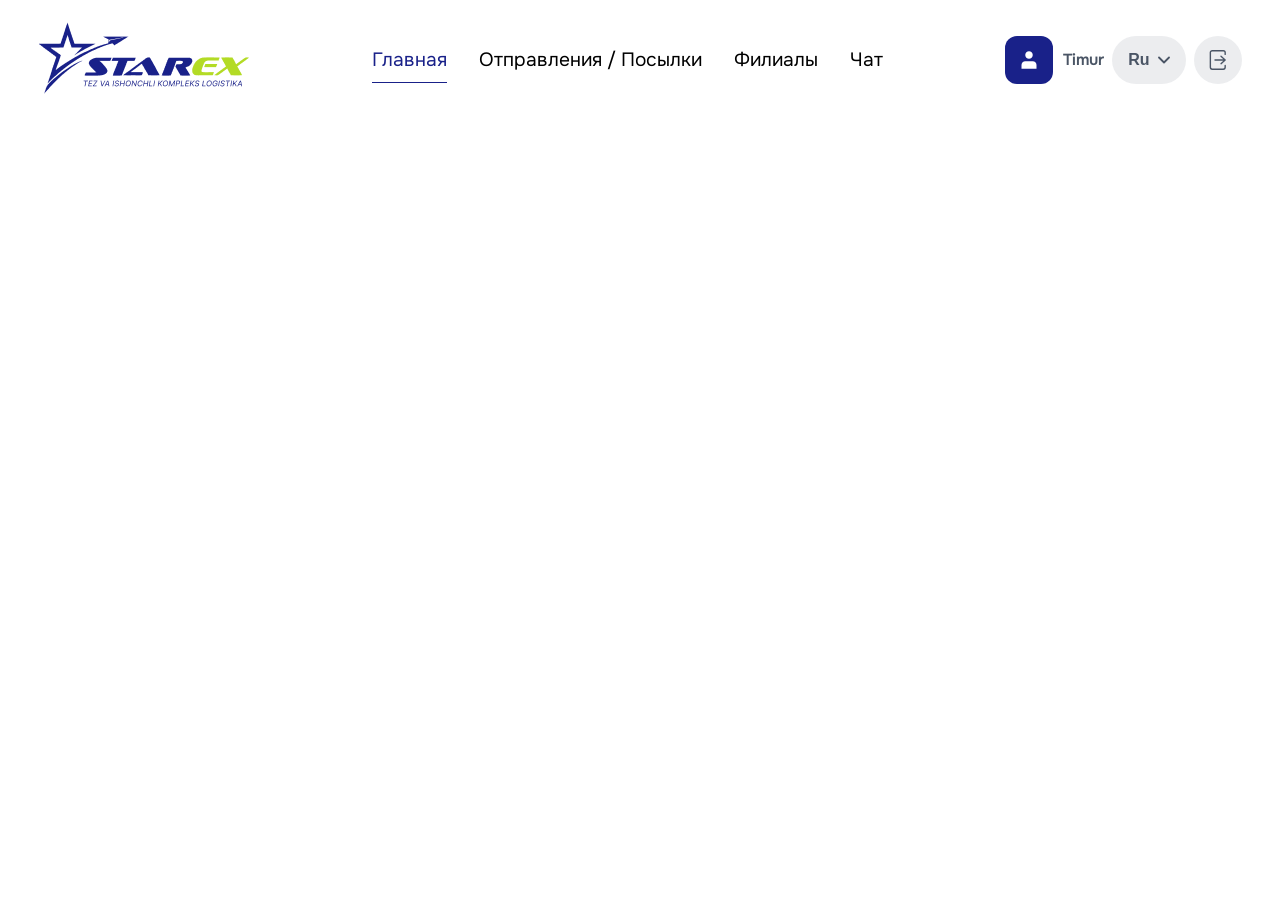
==== index.html @ cb6e2d73 "home start" ====
<!doctype html>
<html lang="en">
  <head>
    <meta charset="UTF-8" />
    <meta name="viewport" content="width=device-width, initial-scale=1.0" />
    <title>Home</title>
    <link rel="stylesheet" href="/assets/css/main.css" />
    <link rel="stylesheet" href="/assets/css/responsive.css" />
  </head>
  <body>
    <header>
      <div class="container">
        <div class="nav">
          <div class="logo-wrapper">
            <img src="/assets/images/Logo.png" alt="image" />
          </div>

          <div class="nav-menu-wrapper">
            <ul>
              <li>
                <a href="/index.html" class="active">Главная</a>
              </li>
              <li>
                <a href="/assets/pages/send.html">Отправления / Посылки</a>
              </li>
              <li>
                <a href="/assets/pages/filials.html">Филиалы</a>
              </li>
              <li>
                <a href="/assets/pages/chat.html">Чат</a>
              </li>
            </ul>
          </div>

          <div class="right-nav-menu-wrapper">
            <div class="profile-wrapper">
              <div class="user-icon">
                <img src="/assets/images/home/user.svg" alt="image" />
              </div>
              <a href="/assets/pages/profile.html">Timur</a>
            </div>

            <div class="language-wrapper">
              <div class="lang-dropdown" id="langDropdown">
                <button
                  class="lang-btn"
                  aria-haspopup="listbox"
                  aria-expanded="false"
                >
                  <span class="lang-current">Ru</span>
                  <svg
                    class="lang-arrow"
                    width="12"
                    height="8"
                    viewBox="0 0 12 8"
                    fill="none"
                    xmlns="http://www.w3.org/2000/svg"
                  >
                    <path
                      d="M1 1.5L6 6.5L11 1.5"
                      stroke="currentColor"
                      stroke-width="1.8"
                      stroke-linecap="round"
                      stroke-linejoin="round"
                    />
                  </svg>
                </button>
                <ul class="lang-menu" role="listbox">
                  <li class="lang-option active" data-value="Ru" role="option">
                    Ru
                  </li>
                  <li class="lang-option" data-value="En" role="option">En</li>
                  <li class="lang-option" data-value="Uz" role="option">Uz</li>
                </ul>
              </div>
            </div>

            <button class="exit-wrapper">
              <img src="/assets/images/home/exit.svg" alt="image" />
            </button>
          </div>
        </div>
      </div>
    </header>

    <script src="/assets/js/main.js"></script>
  </body>
</html>
---- assets/css/main.css ----
/* FONT ONEST */
@font-face {
  font-family: "Onest";
  src: url("/assets/font/Onest-Regular.ttf") format("truetype");
  font-weight: 400;
  font-style: normal;
  font-display: swap;
}
@font-face {
  font-family: "Onest";
  src: url("/assets/font/Onest-Medium.ttf") format("truetype");
  font-weight: 500;
  font-style: normal;
  font-display: swap;
}
@font-face {
  font-family: "Onest";
  src: url("/assets/font/Onest-SemiBold.ttf") format("truetype");
  font-weight: 600;
  font-style: normal;
  font-display: swap;
}
@font-face {
  font-family: "Onest";
  src: url("/assets/font/Onest-Bold.ttf") format("truetype");
  font-weight: 700;
  font-style: normal;
  font-display: swap;
}
@font-face {
  font-family: "Onest";
  src: url("/assets/font/Onest-ExtraBold.ttf") format("truetype");
  font-weight: 800;
  font-style: normal;
  font-display: swap;
}
@font-face {
  font-family: "Onest";
  src: url("/assets/font/Onest-Black.ttf") format("truetype");
  font-weight: 900;
  font-style: normal;
  font-display: swap;
}

/* ROOT */
:root {
  /* colors */
  --white: #ffffff;
  --black: #000000;
  --blue: #192189;
  --grey: #6a7282;
  --green: #b3db25;
  --main-bg: #f2f2f2;
  --red: #ce2525;
  --white-grey: #4a5565;
  --button-bg: rgba(74, 85, 101, 0.1);

  /* font sizes */
  --fs-sm-sm: clamp(14px, 0.9vw, 14px);
  --fs-sm: clamp(16px, 1vw, 16px);
  --fs-sm-md: clamp(16px, 1.5vw, 20px);
  --fs-md: clamp(16px, 1.5vw, 24px);
  --fs-lg: clamp(24px, 2vw, 32px);
  --fs-xl: clamp(36px, 3vw, 48px);

  /* border radius */
  --br-sm: 12px;
  --br-sm-md: 16px;
  --br-md: 20px;
  --br-sm-lg: 24px;
  --br-lg: 32px;

  /* font family */
  --ff-primary: "Onest", sans-serif;
}

/* RESET */
*,
*::after,
*::before {
  box-sizing: border-box;
}
* {
  padding: 0;
  margin: 0;
}
img {
  width: 100%;
}
a {
  text-decoration: none;
}
ul {
  margin: 0;
  padding: 0;
}
li {
  list-style: none;
}
button {
  cursor: pointer;
}
p {
  margin: 0;
}
::placeholder {
  color: unset;
}
html {
  scroll-behavior: smooth;
}

body {
  font-family: var(--ff-primary);
  display: flex;
  flex-direction: column;
  min-height: 100vh;
}
.container {
  width: 100%;
  max-width: 1920px;
  margin: 0 auto;
  padding: 0 clamp(20px, 3vw, 50px);
}
/* ====================================================================== */
/* language dropdown start */
.lang-dropdown {
  position: relative;
  display: inline-block;
}

.lang-btn {
  display: flex;
  align-items: center;
  gap: 8px;
  padding: 15px 16px;
  background-color: var(--button-bg);
  border: none;
  border-radius: var(--br-sm-lg);
  color: var(--white-grey);
  font-size: var(--fs-sm);
  font-weight: 600;
  cursor: pointer;
  transition:
    background-color 0.2s ease,
    transform 0.1s ease;
  outline: none;
}

.lang-btn:hover {
  background-color: #d3d3d3;
}

.lang-arrow {
  color: var(--white-grey);
  transition: transform 0.2s ease;
}

.lang-dropdown.open .lang-arrow {
  transform: rotate(180deg);
}

.lang-menu {
  position: absolute;
  top: calc(100% + 5px);
  left: 0;
  min-width: 100%;
  margin: 0;
  list-style: none;
  border-radius: var(--br-sm);
  background-color: var(--button-bg);
  border-radius: var(--br-sm);
  box-shadow: 0 4px 20px rgba(0, 0, 0, 0.08);
  opacity: 0;
  visibility: hidden;
  transform: translateY(-8px);
  transition:
    opacity 0.2s ease,
    transform 0.2s ease,
    visibility 0.2s;
  z-index: 100;
}

.lang-dropdown.open .lang-menu {
  opacity: 1;
  visibility: visible;
  transform: translateY(0);
}

.lang-option {
  padding: 8px 18px;
  font-size: var(--fs-sm);
  border-radius: var(--br-sm);
  font-weight: 500;
  color: var(--white-grey);
  cursor: pointer;
  transition: background-color 0.15s ease;
}

.lang-option:hover {
  background-color: var(--button-bg);
}

.lang-option.hidden {
  display: none;
}
/* language dropdown end */
/* ====================================================================== */
.sign-in {
  min-height: 100vh;
  display: flex;
  align-items: center;
}

.sign-in .container {
  padding: 20px;
}

.sign-in-wrapper {
  display: grid;
  grid-template-columns: 1fr 1fr;
  justify-content: center;
  gap: 20px;
  min-height: calc(100vh - 40px);
}

.sign-in-wrapper .left {
  display: flex;
  flex-direction: column;
  justify-content: space-between;
  gap: 20px;
}

.sign-in-wrapper .left .language-wrapper {
  display: flex;
  justify-content: end;
}

.sign-in-wrapper .left .form-wrapper {
  max-width: 680px;
  margin: 0 auto;
  padding: 24px;
  width: 100%;
}

.sign-in-wrapper .left .form-wrapper .form-header {
  display: flex;
  flex-direction: column;
  align-items: center;
  gap: 16px;
  margin-bottom: 32px;
}

.sign-in-wrapper .left .form-wrapper .form-header img {
  width: auto;
}

.sign-in-wrapper .left .form-wrapper .form-header h1 {
  font-size: var(--fs-lg);
  font-weight: 500;
  color: var(--black);
  line-height: 130%;
  letter-spacing: 0;
}

.sign-in-wrapper .left .form-wrapper .form-header p {
  font-size: var(--fs-sm);
  font-weight: 400;
  color: var(--white-grey);
  line-height: 130%;
  letter-spacing: 0;
}

.sign-in-wrapper .left .form-wrapper .form-body .auth-tabs {
  display: flex;
  flex-direction: column;
  gap: 32px;
}

.sign-in-wrapper .left .form-wrapper .form-body .auth-tabs .tabs-header {
  display: flex;
  gap: 4px;
  background-color: var(--button-bg);
  padding: 4px;
  border-radius: var(--br-sm);
}

.sign-in-wrapper
  .left
  .form-wrapper
  .form-body
  .auth-tabs
  .tabs-header
  .tab-btn {
  flex: 1;
  padding: 14px 16px;
  border: none;
  background: transparent;
  color: var(--grey);
  font-size: var(--fs-sm-sm);
  font-weight: 500;
  border-radius: var(--br-sm);
  transition: all 0.25s ease;
}

.sign-in-wrapper
  .left
  .form-wrapper
  .form-body
  .auth-tabs
  .tabs-header
  .tab-btn.active {
  background-color: var(--blue);
  color: var(--white);
}

.sign-in-wrapper .left .form-wrapper .form-body .auth-tabs .tab-pane {
  display: none;
}

.sign-in-wrapper .left .form-wrapper .form-body .auth-tabs .tab-pane.active {
  display: block;
  animation: fadeIn 0.3s ease;
}

.sign-in-wrapper .left .form-wrapper .form-body .auth-tabs .auth-form {
  display: flex;
  flex-direction: column;
  gap: 24px;
}

.sign-in-wrapper .left .form-wrapper .form-body .auth-tabs .input-group {
  display: flex;
  flex-direction: column;
  gap: 10px;
}

.sign-in-wrapper .left .form-wrapper .form-body .auth-tabs .input-group label {
  font-size: var(--fs-sm-sm);
  color: var(--grey);
  font-weight: 400;
  line-height: 130%;
  letter-spacing: 0;
}

.sign-in-wrapper .left .form-wrapper .form-body .auth-tabs .input-group input {
  width: 100%;
  padding: 20px 24px;
  border: 1px solid #e5e7eb;
  border-radius: var(--br-sm);
  font-size: var(--fs-sm);
  font-family: inherit;
  outline: none;
  transition: border-color 0.2s ease;
  color: var(--grey);
}

.sign-in-wrapper
  .left
  .form-wrapper
  .form-body
  .auth-tabs
  .input-group
  input:focus {
  border-color: var(--blue);
}

.sign-in-wrapper
  .left
  .form-wrapper
  .form-body
  .auth-tabs
  .input-group
  input::placeholder {
  color: var(--grey);
}

.sign-in-wrapper .left .form-wrapper .form-body .auth-tabs .submit-btn {
  width: 100%;
  padding: 20px;
  border: none;
  border-radius: var(--br-md);
  font-size: 14px;
  font-weight: 600;
  text-transform: uppercase;
  letter-spacing: 2px;
  transition:
    opacity 0.2s ease,
    background-color 0.2s ease;
}

.sign-in-wrapper .left .form-wrapper .form-body .auth-tabs .default-btn {
  background-color: var(--green);
  color: var(--blue);
}

.sign-in-wrapper .left .form-wrapper .form-body .auth-tabs .primary-btn {
  background-color: var(--green);
  color: var(--blue);
}

.sign-in-wrapper
  .left
  .form-wrapper
  .form-body
  .auth-tabs
  .submit-btn:disabled {
  background-color: var(--button-bg);
  color: rgba(25, 33, 137, 0.5);
  cursor: not-allowed;
}

@keyframes fadeIn {
  from {
    opacity: 0;
    transform: translateY(4px);
  }
  to {
    opacity: 1;
    transform: translateY(0);
  }
}

.sign-in-wrapper
  .left
  .form-wrapper
  .form-body
  .auth-tabs
  .auth-form
  .password-wrapper {
  position: relative;
  display: flex;
  align-items: center;
}

.sign-in-wrapper
  .left
  .form-wrapper
  .form-body
  .auth-tabs
  .auth-form
  .password-wrapper
  input {
  padding-right: 44px;
}

.sign-in-wrapper
  .left
  .form-wrapper
  .form-body
  .auth-tabs
  .auth-form
  .password-wrapper
  .toggle-password {
  position: absolute;
  right: 12px;
  background: none;
  border: none;
  color: var(--grey);
  display: flex;
  align-items: center;
  justify-content: center;
  padding: 4px;
}

.sign-in-wrapper
  .left
  .form-wrapper
  .form-body
  .auth-tabs
  .auth-form
  .password-wrapper
  .toggle-password
  img {
  width: 20px;
  height: 20px;
}

.sign-in-wrapper
  .left
  .form-wrapper
  .form-body
  .auth-tabs
  .auth-form
  .forgot-wrapper {
  text-align: right;
}

.sign-in-wrapper
  .left
  .form-wrapper
  .form-body
  .auth-tabs
  .auth-form
  .forgot-link {
  font-size: 12px;
  color: var(--blue);
  font-weight: 500;
}

.sign-in-wrapper
  .left
  .form-wrapper
  .form-body
  .auth-tabs
  .auth-form
  .form-footer {
  display: flex;
  justify-content: center;
  align-items: center;
  gap: 16px;
  text-align: center;
  font-size: var(--fs-sm-sm);
  color: var(--grey);
  line-height: 130%;
  letter-spacing: 0;
}

.sign-in-wrapper
  .left
  .form-wrapper
  .form-body
  .auth-tabs
  .auth-form
  .form-footer
  .link {
  color: var(--blue);
  font-weight: 600;
}

.sign-in-wrapper .left .left-footer-wrapper {
  display: flex;
  justify-content: center;
  align-items: center;
  text-align: center;
}
.sign-in-wrapper .left .left-footer-wrapper p {
  font-size: 14px;
  font-weight: 400;
  color: var(--grey);
  line-height: 130%;
  letter-spacing: 0;
}

.sign-in-wrapper .right img {
  border-radius: var(--br-lg);
  height: 100%;
  object-fit: cover;
}
/* ====================================================================== */
/* sign in otp start */
.sign-in-wrapper .left .form-wrapper .form-body .auth-tabs .hidden {
  display: none !important;
}

.sign-in-wrapper
  .left
  .form-wrapper
  .form-body
  .auth-tabs
  .auth-form
  .otp-container {
  display: flex;
  gap: 10px;
  justify-content: space-between;
}

.sign-in-wrapper
  .left
  .form-wrapper
  .form-body
  .auth-tabs
  .auth-form
  .otp-input {
  width: 100%;
  max-width: 134px;
  height: 56px;
  padding: 0;
  text-align: center;
  font-size: 20px;
  font-weight: 600;
  border: 0.5px solid rgba(0, 0, 0, 0.2);
  border-radius: var(--br-sm);
  background-color: var(--white);
  outline: none;
  transition: all 0.2s ease;
}

.sign-in-wrapper
  .left
  .form-wrapper
  .form-body
  .auth-tabs
  .auth-form
  .otp-input::placeholder {
  color: rgba(0, 0, 0, 0.2);
}

.sign-in-wrapper
  .left
  .form-wrapper
  .form-body
  .auth-tabs
  .auth-form
  .otp-input:focus {
  border-color: var(--blue);
  color: var(--blue);
}

.sign-in-wrapper
  .left
  .form-wrapper
  .form-body
  .auth-tabs
  .auth-form
  .resend-text {
  font-size: var(--fs-sm-sm);
  color: var(--grey);
  text-align: center;
}

.sign-in-wrapper
  .left
  .form-wrapper
  .form-body
  .auth-tabs
  .auth-form
  .resend-wrapper {
  display: flex;
  justify-content: center;
  align-items: center;
}
.sign-in-wrapper
  .left
  .form-wrapper
  .form-body
  .auth-tabs
  .auth-form
  .resend-wrapper
  .resend-link {
  background-color: transparent;
  color: var(--blue);
  border: none;
  text-decoration: underline;
  font-size: var(--fs-sm-sm);
}

.sign-in-wrapper
  .left
  .form-wrapper
  .form-body
  .auth-tabs
  .auth-form
  .back-btn {
  display: inline-flex;
  align-items: center;
  gap: 10px;
  background: var(--button-bg);
  border: none;
  padding: 16px 32px;
  border-radius: var(--br-sm);
  color: var(--white-grey);
  font-size: var(--fs-sm);
  font-weight: 600;
  cursor: pointer;
  margin: 0 auto 0 0;
}
/* sign in otp end */
/* ====================================================================== */
/* sign in reset pass start */
.password-strength-bars {
  display: flex;
  gap: 8px;
}

.password-strength-bars .bar {
  height: 4px;
  flex: 1;
  background-color: var(--main-bg);
  border-radius: 4px;
  transition: background-color 0.3s ease;
}

.password-strength-bars .bar.active {
  background-color: var(--green);
}

.strength-hint {
  font-size: var(--fs-sm);
  color: var(--grey);
  font-weight: 400;
  line-height: 130%;
  letter-spacing: 0;
}

.input-field-container {
  display: flex;
  align-items: center;
  gap: 10px;
}

.sign-in-wrapper
  .left
  .form-wrapper
  .form-body
  .auth-tabs
  .auth-form
  .input-field-container
  .password-wrapper {
  flex: 1;
}

.status-icon {
  width: 20px;
  height: 20px;
  display: flex;
  align-items: center;
  justify-content: center;
  flex-shrink: 0;
  opacity: 1;
  color: #9e9e9e;
  transition: color 0.3s ease;
}

.sign-in-wrapper
  .left
  .form-wrapper
  .form-body
  .auth-tabs
  .auth-form
  .password-wrapper.invalid
  input {
  border-color: var(--red) !important;
}

.error-message {
  display: block;
  font-size: 12px;
  color: var(--red);
  margin-top: 6px;
}

.error-message.hidden {
  display: none;
}

.password-strength-bars .bar.active {
  background-color: var(--green);
}
/* sign in reset pass end */
/* ====================================================================== */
/* HOME PAGE START */
.nav {
  display: flex;
  align-items: center;
  justify-content: space-between;
  gap: 10px;
  padding: 21.5px 0;
}

.nav .logo-wrapper img {
  width: 100%;
  max-width: 212px;
  height: 72px;
}

.nav .nav-menu-wrapper ul {
  display: flex;
  align-items: center;
  gap: clamp(20px, 2.5vw, 40px);
}

.nav .nav-menu-wrapper ul li a {
  font-size: var(--fs-md);
  font-weight: 400;
  color: var(--black);
  letter-spacing: 0;
  line-height: 100%;
}

.nav .nav-menu-wrapper ul li a.active {
  color: var(--blue);
  border-bottom: 1px solid var(--blue);
  padding-bottom: 10px;
}

.nav .right-nav-menu-wrapper {
  display: flex;
  align-items: center;
  gap: 8px;
}

.nav .right-nav-menu-wrapper .profile-wrapper {
  display: flex;
  align-items: center;
  gap: 10px;
  position: relative;
}

.nav .right-nav-menu-wrapper .profile-wrapper .user-icon {
  background-color: var(--blue);
  border-radius: var(--br-sm);
  width: 48px;
  height: 48px;
  display: flex;
  align-items: center;
  justify-content: center;
}

.nav .right-nav-menu-wrapper .profile-wrapper .user-icon img {
  width: 20px;
  height: 20px;
}

.nav .right-nav-menu-wrapper .profile-wrapper a {
  color: var(--white-grey);
  font-size: var(--fs-sm);
  font-weight: 600;
  letter-spacing: 0;
  line-height: 120%;
}

.nav .right-nav-menu-wrapper .profile-wrapper a::after {
  content: "";
  position: absolute;
  inset: 0;
}

.nav .right-nav-menu-wrapper .exit-wrapper {
  background-color: var(--button-bg);
  border-radius: var(--br-lg);
  height: 48px;
  width: 48px;
  display: flex;
  justify-content: center;
  align-items: center;
  border: none;
}

.nav .right-nav-menu-wrapper .exit-wrapper:hover {
  background-color: #d3d3d3;
}

.nav .right-nav-menu-wrapper .exit-wrapper img {
  width: 20px;
  height: 20px;
}
/* HOME PAGE END */
/* ====================================================================== */
---- assets/css/responsive.css ----
@media (max-width: 992px) {
  .sign-in-wrapper {
    grid-template-columns: 1fr;
  }
  .sign-in-wrapper .left .form-wrapper {
    padding: 0;
  }
  .sign-in-wrapper .right {
    display: none;
  }
}
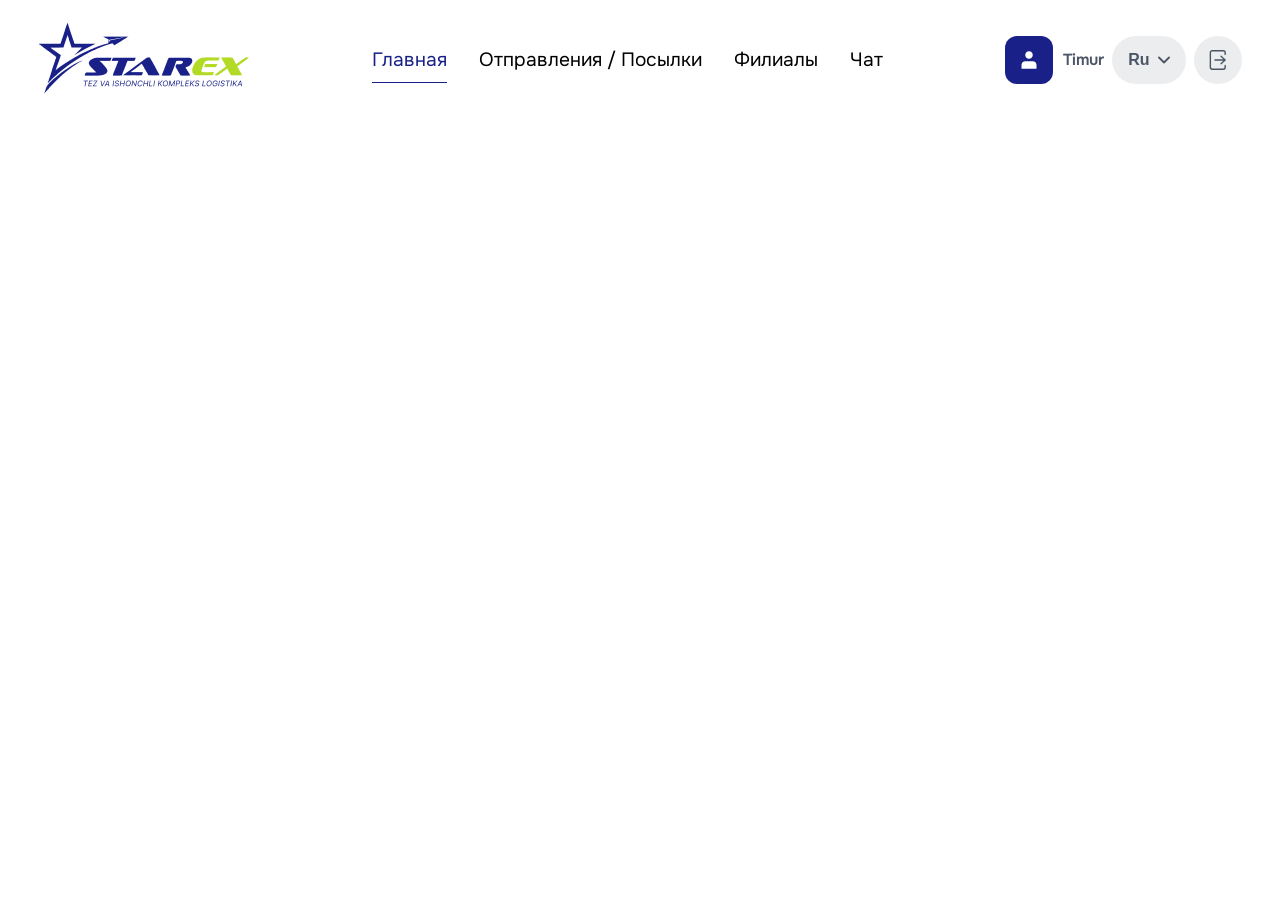
==== commit 298fe3af: "navbar menu finished with responsive" ====
--- a/index.html
+++ b/index.html
@@ -15,70 +15,88 @@
             <img src="/assets/images/Logo.png" alt="image" />
           </div>
 
-          <div class="nav-menu-wrapper">
-            <ul>
-              <li>
-                <a href="/index.html" class="active">Главная</a>
-              </li>
-              <li>
-                <a href="/assets/pages/send.html">Отправления / Посылки</a>
-              </li>
-              <li>
-                <a href="/assets/pages/filials.html">Филиалы</a>
-              </li>
-              <li>
-                <a href="/assets/pages/chat.html">Чат</a>
-              </li>
-            </ul>
+          <!-- Общая обертка для мобильного меню -->
+          <div class="mobile-menu-wrapper" id="mobileMenu">
+            <div class="nav-menu-wrapper">
+              <ul>
+                <li>
+                  <a href="/index.html" class="active">Главная</a>
+                </li>
+                <li>
+                  <a href="/assets/pages/send.html">Отправления / Посылки</a>
+                </li>
+                <li>
+                  <a href="/assets/pages/filials.html">Филиалы</a>
+                </li>
+                <li>
+                  <a href="/assets/pages/chat.html">Чат</a>
+                </li>
+              </ul>
+            </div>
+
+            <div class="right-nav-menu-wrapper">
+              <div class="profile-wrapper">
+                <div class="user-icon">
+                  <img src="/assets/images/home/user.svg" alt="image" />
+                </div>
+                <a href="/assets/pages/profile.html">Timur</a>
+              </div>
+
+              <div class="language-wrapper">
+                <div class="lang-dropdown" id="langDropdown">
+                  <button
+                    class="lang-btn"
+                    aria-haspopup="listbox"
+                    aria-expanded="false"
+                  >
+                    <span class="lang-current">Ru</span>
+                    <svg
+                      class="lang-arrow"
+                      width="12"
+                      height="8"
+                      viewBox="0 0 12 8"
+                      fill="none"
+                      xmlns="http://www.w3.org/2000/svg"
+                    >
+                      <path
+                        d="M1 1.5L6 6.5L11 1.5"
+                        stroke="currentColor"
+                        stroke-width="1.8"
+                        stroke-linecap="round"
+                        stroke-linejoin="round"
+                      />
+                    </svg>
+                  </button>
+                  <ul class="lang-menu" role="listbox">
+                    <li
+                      class="lang-option active"
+                      data-value="Ru"
+                      role="option"
+                    >
+                      Ru
+                    </li>
+                    <li class="lang-option" data-value="En" role="option">
+                      En
+                    </li>
+                    <li class="lang-option" data-value="Uz" role="option">
+                      Uz
+                    </li>
+                  </ul>
+                </div>
+              </div>
+
+              <button class="exit-wrapper">
+                <img src="/assets/images/home/exit.svg" alt="image" />
+              </button>
+            </div>
           </div>
 
-          <div class="right-nav-menu-wrapper">
-            <div class="profile-wrapper">
-              <div class="user-icon">
-                <img src="/assets/images/home/user.svg" alt="image" />
-              </div>
-              <a href="/assets/pages/profile.html">Timur</a>
-            </div>
-
-            <div class="language-wrapper">
-              <div class="lang-dropdown" id="langDropdown">
-                <button
-                  class="lang-btn"
-                  aria-haspopup="listbox"
-                  aria-expanded="false"
-                >
-                  <span class="lang-current">Ru</span>
-                  <svg
-                    class="lang-arrow"
-                    width="12"
-                    height="8"
-                    viewBox="0 0 12 8"
-                    fill="none"
-                    xmlns="http://www.w3.org/2000/svg"
-                  >
-                    <path
-                      d="M1 1.5L6 6.5L11 1.5"
-                      stroke="currentColor"
-                      stroke-width="1.8"
-                      stroke-linecap="round"
-                      stroke-linejoin="round"
-                    />
-                  </svg>
-                </button>
-                <ul class="lang-menu" role="listbox">
-                  <li class="lang-option active" data-value="Ru" role="option">
-                    Ru
-                  </li>
-                  <li class="lang-option" data-value="En" role="option">En</li>
-                  <li class="lang-option" data-value="Uz" role="option">Uz</li>
-                </ul>
-              </div>
-            </div>
-
-            <button class="exit-wrapper">
-              <img src="/assets/images/home/exit.svg" alt="image" />
-            </button>
-          </div>
+          <!-- Кнопка бургера -->
+          <button class="burger-btn" id="burgerBtn" aria-label="Открыть меню">
+            <span></span>
+            <span></span>
+            <span></span>
+          </button>
         </div>
       </div>
     </header>
--- a/assets/css/main.css
+++ b/assets/css/main.css
@@ -764,6 +764,18 @@
   height: 72px;
 }
 
+.mobile-menu-wrapper {
+  display: flex;
+  align-items: center;
+  justify-content: space-between;
+  gap: 10px;
+  flex: 1;
+}
+
+.nav .nav-menu-wrapper {
+  margin: 0 auto;
+}
+
 .nav .nav-menu-wrapper ul {
   display: flex;
   align-items: center;
@@ -845,5 +857,41 @@
   width: 20px;
   height: 20px;
 }
+.burger-btn {
+  display: none;
+  flex-direction: column;
+  justify-content: space-between;
+  width: 30px;
+  height: 21px;
+  background: transparent;
+  border: none;
+  cursor: pointer;
+  padding: 0;
+  z-index: 1001;
+}
+
+.burger-btn span {
+  width: 100%;
+  height: 3px;
+  background-color: var(--black, #000);
+  border-radius: 2px;
+  transition: all 0.3s ease-in-out;
+}
+
+.burger-btn.active span:nth-child(1) {
+  transform: translateY(9px) rotate(45deg);
+}
+
+.burger-btn.active span:nth-child(2) {
+  opacity: 0;
+}
+
+.burger-btn.active span:nth-child(3) {
+  transform: translateY(-9px) rotate(-45deg);
+}
+
+body.no-scroll {
+  overflow: hidden;
+}
 /* HOME PAGE END */
 /* ====================================================================== */
--- a/assets/css/responsive.css
+++ b/assets/css/responsive.css
@@ -8,4 +8,76 @@
   .sign-in-wrapper .right {
     display: none;
   }
+  .burger-btn {
+    display: flex;
+  }
+
+  .mobile-menu-wrapper {
+    position: fixed;
+    top: 0;
+    right: -100%;
+    width: 300px;
+    height: 100vh;
+    background-color: #ffffff;
+    box-shadow: -5px 0 15px rgba(0, 0, 0, 0.1);
+    padding: 80px 24px 30px;
+    flex-direction: column;
+    justify-content: flex-start;
+    align-items: flex-start;
+    gap: 32px;
+    margin-left: 0;
+    transition: right 0.3s ease-in-out;
+    z-index: 1000;
+    overflow-y: auto;
+  }
+
+  .mobile-menu-wrapper.active {
+    right: 0;
+  }
+
+  .nav .nav-menu-wrapper {
+    width: 100%;
+  }
+
+  .nav .nav-menu-wrapper ul {
+    flex-direction: column;
+    align-items: flex-start;
+    gap: 20px;
+    width: 100%;
+  }
+
+  .right-nav-menu-wrapper .language-wrapper {
+    width: 100%;
+  }
+
+  .right-nav-menu-wrapper .language-wrapper .lang-dropdown {
+    width: 100%;
+  }
+
+  .right-nav-menu-wrapper .language-wrapper .lang-dropdown .lang-menu {
+    background-color: var(--main-bg);
+  }
+
+  .right-nav-menu-wrapper .language-wrapper .lang-dropdown .lang-btn {
+    justify-content: center;
+    width: 100%;
+  }
+
+  .nav .right-nav-menu-wrapper .exit-wrapper {
+    width: 100%;
+  }
+
+  .nav .right-nav-menu-wrapper {
+    flex-direction: column;
+    align-items: flex-start;
+    gap: 10px;
+    width: 100%;
+    padding-top: 20px;
+    border-top: 1px solid #e5e5e5;
+  }
+
+  .nav .right-nav-menu-wrapper .profile-wrapper a {
+    color: var(--black, #000);
+  }
+  /* navbar end */
 }
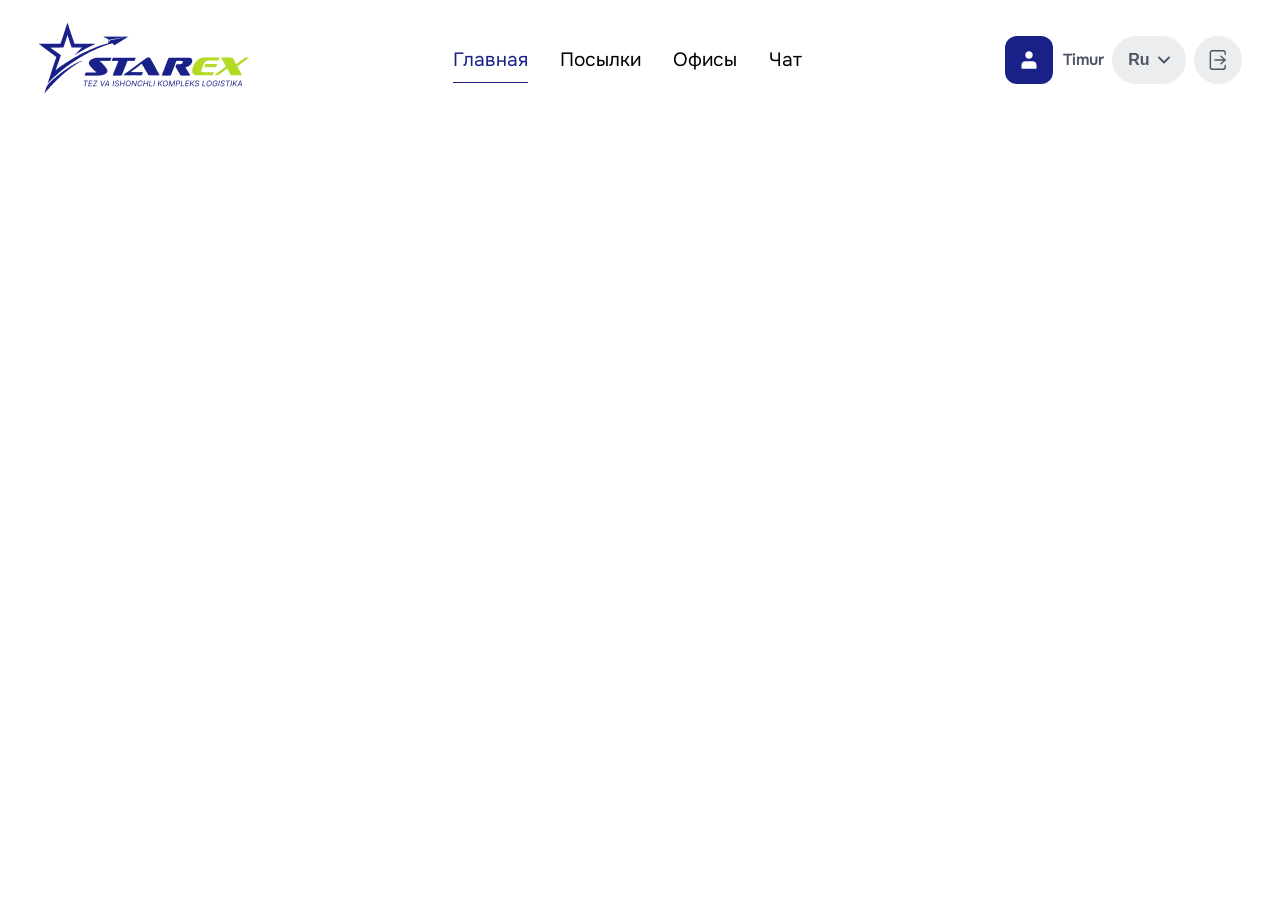
==== commit f4e13c22: "navbar finished with responsive" ====
--- a/index.html
+++ b/index.html
@@ -20,16 +20,77 @@
             <div class="nav-menu-wrapper">
               <ul>
                 <li>
-                  <a href="/index.html" class="active">Главная</a>
+                  <a href="/index.html" class="active">
+                    <svg
+                      class="nav-icon"
+                      width="20"
+                      height="20"
+                      viewBox="0 0 24 24"
+                      fill="none"
+                      stroke="currentColor"
+                      stroke-width="2"
+                    >
+                      <path
+                        d="M3 9l9-7 9 7v11a2 2 0 0 1-2 2H5a2 2 0 0 1-2-2z"
+                      />
+                    </svg>
+                    <span>Главная</span>
+                  </a>
                 </li>
                 <li>
-                  <a href="/assets/pages/send.html">Отправления / Посылки</a>
+                  <a href="/assets/pages/send.html">
+                    <svg
+                      class="nav-icon"
+                      width="20"
+                      height="20"
+                      viewBox="0 0 24 24"
+                      fill="none"
+                      stroke="currentColor"
+                      stroke-width="2"
+                    >
+                      <path
+                        d="M21 16V8a2 2 0 0 0-1-1.73l-7-4a2 2 0 0 0-2 0l-7 4A2 2 0 0 0 3 8v8a2 2 0 0 0 1 1.73l7 4a2 2 0 0 0 2 0l7-4A2 2 0 0 0 21 16z"
+                      />
+                    </svg>
+                    <span>Посылки</span>
+                  </a>
                 </li>
                 <li>
-                  <a href="/assets/pages/filials.html">Филиалы</a>
+                  <a href="/assets/pages/filials.html">
+                    <svg
+                      class="nav-icon"
+                      width="20"
+                      height="20"
+                      viewBox="0 0 24 24"
+                      fill="none"
+                      stroke="currentColor"
+                      stroke-width="2"
+                    >
+                      <path
+                        d="M21 10c0 7-9 13-9 13s-9-6-9-13a9 9 0 0 1 18 0z"
+                      />
+                      <circle cx="12" cy="10" r="3" />
+                    </svg>
+                    <span>Офисы</span>
+                  </a>
                 </li>
                 <li>
-                  <a href="/assets/pages/chat.html">Чат</a>
+                  <a href="/assets/pages/chat.html">
+                    <svg
+                      class="nav-icon"
+                      width="20"
+                      height="20"
+                      viewBox="0 0 24 24"
+                      fill="none"
+                      stroke="currentColor"
+                      stroke-width="2"
+                    >
+                      <path
+                        d="M21 15a2 2 0 0 1-2 2H7l-4 4V5a2 2 0 0 1 2-2h14a2 2 0 0 1 2 2z"
+                      />
+                    </svg>
+                    <span>Чат</span>
+                  </a>
                 </li>
               </ul>
             </div>
--- a/assets/css/main.css
+++ b/assets/css/main.css
@@ -757,11 +757,13 @@
   gap: 10px;
   padding: 21.5px 0;
 }
-
+.nav-icon {
+  display: none;
+}
 .nav .logo-wrapper img {
   width: 100%;
   max-width: 212px;
-  height: 72px;
+  /* height: 72px; */
 }
 
 .mobile-menu-wrapper {
--- a/assets/css/responsive.css
+++ b/assets/css/responsive.css
@@ -8,7 +8,7 @@
   .sign-in-wrapper .right {
     display: none;
   }
-  .burger-btn {
+  /* .burger-btn {
     display: flex;
   }
 
@@ -78,6 +78,101 @@
 
   .nav .right-nav-menu-wrapper .profile-wrapper a {
     color: var(--black, #000);
+  } */
+
+  .nav {
+    position: relative;
+  }
+
+  .mobile-menu-wrapper {
+    display: flex;
+    align-items: center;
+    justify-content: flex-end;
+    margin: 0;
+    width: auto;
+  }
+
+  .nav .right-nav-menu-wrapper {
+    display: flex;
+    align-items: center;
+    gap: 8px;
+  }
+
+  .nav .right-nav-menu-wrapper .profile-wrapper a {
+    display: none;
+  }
+
+  .nav-menu-wrapper {
+    position: fixed;
+    bottom: 8px;
+    left: 50%;
+    transform: translateX(-50%);
+    width: calc(100% - 32px);
+    max-width: 400px;
+    border-radius: 200px;
+    box-shadow: 0 0px 10px rgba(0, 0, 0, 0.1);
+    padding: 13.5px 24.5px;
+    z-index: 999;
+  }
+
+  .nav .nav-menu-wrapper ul {
+    justify-content: space-around;
+    gap: 0;
+  }
+
+  .nav .nav-menu-wrapper ul li a {
+    display: flex;
+    flex-direction: column;
+    align-items: center;
+    gap: 4px;
+    color: var(--white-grey);
+    text-decoration: none;
+    font-size: var(--fs-sm-sm);
+    border: none !important;
+    padding-bottom: 0 !important;
+  }
+
+  .nav-icon {
+    display: block;
+    stroke: var(--white-grey);
+    transition: all 0.2s ease;
+  }
+
+  .nav .nav-menu-wrapper ul li a.active {
+    color: var(--blue);
+    font-weight: 500;
+  }
+
+  .nav .nav-menu-wrapper ul li a.active .nav-icon {
+    stroke: var(--blue);
+  }
+
+  body {
+    padding-bottom: 90px;
   }
   /* navbar end */
 }
+
+@media (max-width: 576px) {
+  .nav .logo-wrapper {
+    display: none;
+  }
+  .nav .right-nav-menu-wrapper {
+    width: 100%;
+    justify-content: space-between;
+    grid-template-columns: repeat(1, 1fr);
+    display: grid;
+  }
+  .nav .right-nav-menu-wrapper .language-wrapper {
+    grid-column-start: 5;
+  }
+  .nav .right-nav-menu-wrapper .exit-wrapper {
+    grid-column-start: 6;
+  }
+  .nav .nav-menu-wrapper ul li a {
+    font-size: calc(var(--fs-sm-sm) - 2px);
+  }
+  .nav .right-nav-menu-wrapper .profile-wrapper a {
+    display: block;
+  }
+}
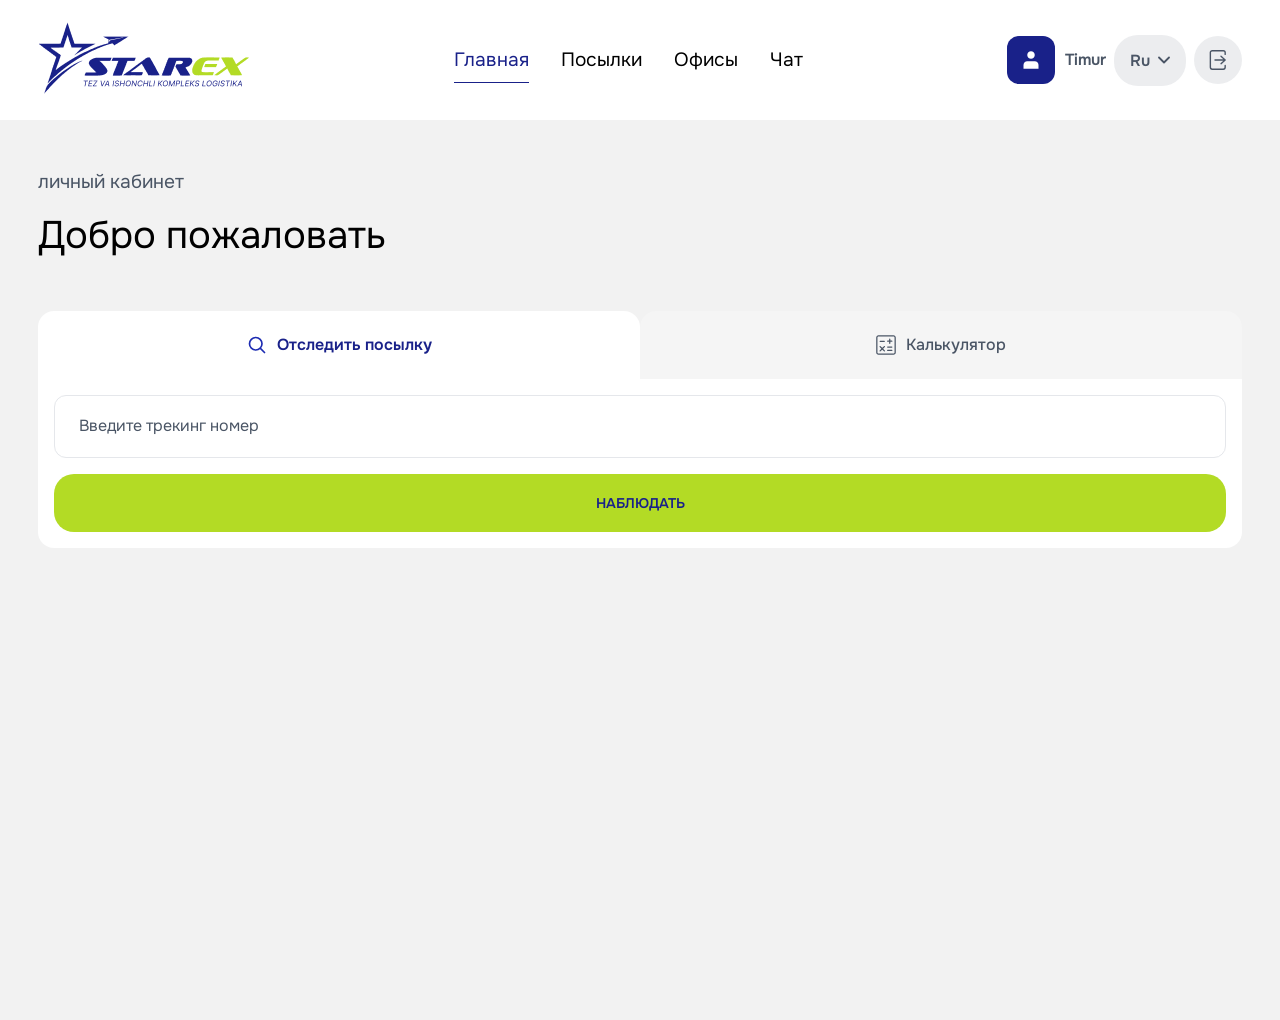
==== commit 84b26662: "home tab" ====
--- a/index.html
+++ b/index.html
@@ -146,9 +146,9 @@
                 </div>
               </div>
 
-              <button class="exit-wrapper">
+              <a href="/assets/pages/sign-in.html" class="exit-wrapper">
                 <img src="/assets/images/home/exit.svg" alt="image" />
-              </button>
+              </a>
             </div>
           </div>
 
@@ -162,6 +162,45 @@
       </div>
     </header>
 
+    <section class="home-tab">
+      <div class="container">
+        <div class="home-tab-header">
+          <p>личный кабинет</p>
+          <h1>Добро пожаловать</h1>
+        </div>
+
+        <div class="home-tab-container">
+          <div class="tab-wrapper">
+            <div class="tab-group">
+              <button class="tab active" data-tab="package">
+                <img src="/assets/images/home/search.svg" alt="image" />
+                Отследить посылку
+              </button>
+              <button class="tab" data-tab="calc">
+                <img src="/assets/images/home/calc.svg" alt="image" />
+                Калькулятор
+              </button>
+            </div>
+
+            <div class="tab-content">
+              <div class="tab-pane active" id="package">
+                <input
+                  type="text"
+                  class="form-control"
+                  placeholder="Введите трекинг номер"
+                />
+                <button>Наблюдать</button>
+              </div>
+
+              <div class="tab-pane" id="calc">
+                <h1>test</h1>
+              </div>
+            </div>
+          </div>
+        </div>
+      </div>
+    </section>
+
     <script src="/assets/js/main.js"></script>
   </body>
 </html>
--- a/assets/css/main.css
+++ b/assets/css/main.css
@@ -115,6 +115,12 @@
   display: flex;
   flex-direction: column;
   min-height: 100vh;
+}
+button,
+input,
+textarea,
+select {
+  font-family: inherit;
 }
 .container {
   width: 100%;
@@ -895,5 +901,132 @@
 body.no-scroll {
   overflow: hidden;
 }
+
+/* tabs */
+.home-tab {
+  background-color: #f2f2f2;
+  padding: 50px 0;
+  min-height: 100vh;
+}
+
+.home-tab .home-tab-header {
+  display: flex;
+  flex-direction: column;
+  gap: 16px;
+  margin-bottom: clamp(25px, 4vw, 50px);
+}
+
+.home-tab .home-tab-header p {
+  font-size: var(--fs-sm-md);
+  font-weight: 400;
+  color: var(--white-grey);
+  line-height: 130%;
+  letter-spacing: 0;
+}
+
+.home-tab .home-tab-header h1 {
+  font-size: var(--fs-xl);
+  font-weight: 400;
+  color: var(--black);
+  line-height: 130%;
+  letter-spacing: 0;
+}
+
+.home-tab-container .tab-wrapper {
+  width: 100%;
+}
+
+.home-tab-container .tab-wrapper .tab-group {
+  display: flex;
+  align-items: center;
+}
+
+.home-tab-container .tab-wrapper .tab-group button {
+  display: flex;
+  align-items: center;
+  justify-content: center;
+  gap: 10px;
+  padding: 24px 50px;
+  background-color: rgba(255, 255, 255, 0.2);
+  border-top-left-radius: var(--br-sm-md);
+  border-top-right-radius: var(--br-sm-md);
+  color: var(--white-grey);
+  font-size: var(--fs-sm);
+  font-weight: 500;
+  border: none;
+  width: 100%;
+  line-height: 120%;
+}
+
+.home-tab-container .tab-wrapper .tab-group button img {
+  width: 20px;
+  height: 20px;
+}
+
+.home-tab-container .tab-wrapper .tab-group .tab.active {
+  background-color: var(--white);
+  color: var(--blue);
+  font-weight: 600;
+}
+
+.home-tab-container .tab-wrapper .tab-group .tab.active img {
+  filter: brightness(0) invert(13%) sepia(85%) saturate(4153%)
+    hue-rotate(237deg) brightness(85%) contrast(101%);
+}
+
+.home-tab-container .tab-wrapper .tab-content {
+  background-color: var(--white);
+  border-bottom-left-radius: var(--br-sm-md);
+  border-bottom-right-radius: var(--br-sm-md);
+}
+
+.home-tab-container .tab-wrapper .tab-pane {
+  display: none;
+  padding: 16px;
+}
+
+.home-tab-container .tab-wrapper .tab-pane.active {
+  display: flex;
+  flex-direction: column;
+  gap: 16px;
+}
+
+.home-tab-container .tab-wrapper .tab-pane input {
+  width: 100%;
+  border: 1px solid #e5e7eb;
+  padding: 20px 24px;
+  border-radius: var(--br-sm);
+  font-weight: 400;
+  font-size: var(--fs-sm);
+  color: var(--black);
+  letter-spacing: 0;
+  line-height: 130%;
+}
+
+.home-tab-container .tab-wrapper .tab-pane input:focus {
+  outline: none;
+  box-shadow: none;
+}
+
+.home-tab-container .tab-wrapper .tab-pane input::placeholder {
+  color: var(--white-grey);
+}
+
+.home-tab-container .tab-wrapper .tab-pane button {
+  padding: 20px;
+  width: 100%;
+  background-color: var(--green);
+  color: var(--blue);
+  font-weight: 600;
+  font-size: var(--fs-sm-sm);
+  border: none;
+  border-radius: var(--br-md);
+  text-transform: uppercase;
+  transition: all 0.3s ease-in-out;
+}
+.home-tab-container .tab-wrapper .tab-pane button:hover {
+  background-color: var(--blue);
+  color: var(--white);
+}
 /* HOME PAGE END */
 /* ====================================================================== */
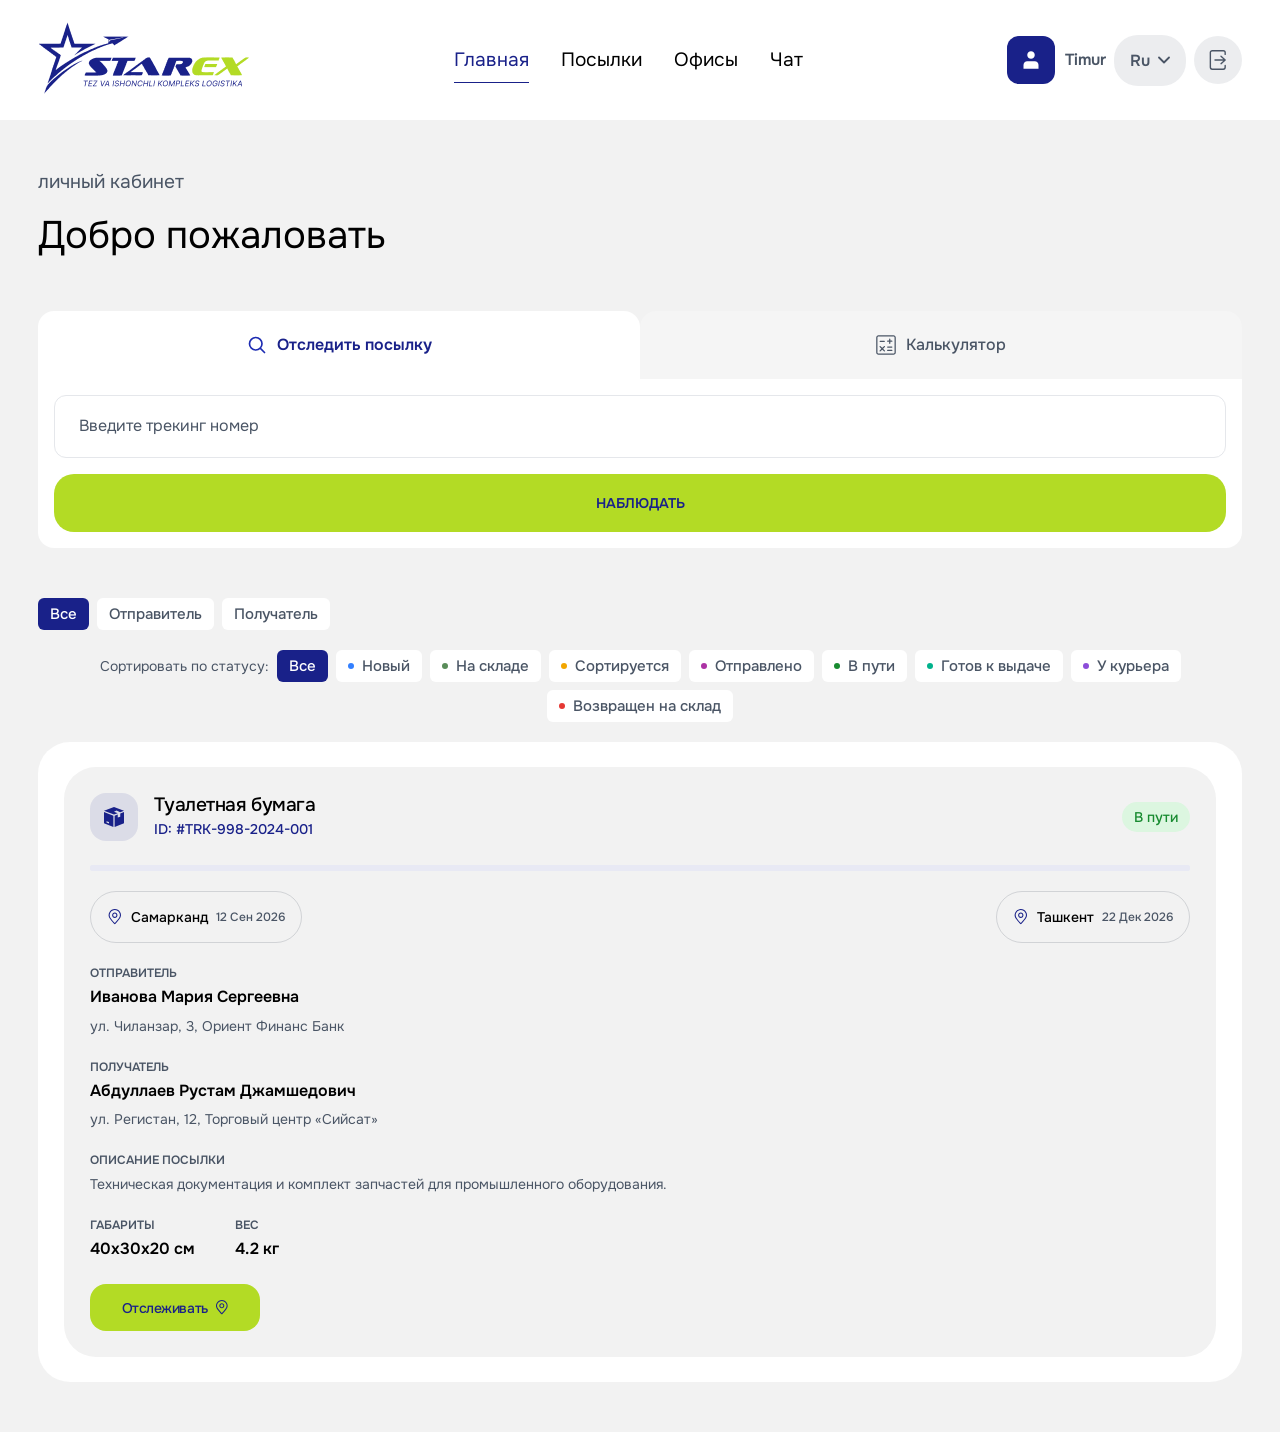
==== commit 54ae36e9: "reload" ====
--- a/index.html
+++ b/index.html
@@ -171,15 +171,20 @@
 
         <div class="home-tab-container">
           <div class="tab-wrapper">
+            <div class="mobile-header">
+              <img src="/assets/images/home/search.svg" alt="image" />
+              <span>Отследить посылку</span>
+            </div>
+
             <div class="tab-group">
               <button class="tab active" data-tab="package">
                 <img src="/assets/images/home/search.svg" alt="image" />
                 Отследить посылку
               </button>
-              <button class="tab" data-tab="calc">
+              <a href="/assets/pages/calculator.html" class="tab calc-tab">
                 <img src="/assets/images/home/calc.svg" alt="image" />
                 Калькулятор
-              </button>
+              </a>
             </div>
 
             <div class="tab-content">
@@ -189,11 +194,134 @@
                   class="form-control"
                   placeholder="Введите трекинг номер"
                 />
-                <button>Наблюдать</button>
-              </div>
-
-              <div class="tab-pane" id="calc">
-                <h1>test</h1>
+                <button class="btn-track">Наблюдать</button>
+
+                <a href="/assets/pages/calculator.html" class="btn-calc-mobile">
+                  <img src="/assets/images/home/calc-green.svg" alt="image" />
+                  Калькулятор
+                </a>
+              </div>
+            </div>
+          </div>
+        </div>
+
+        <div class="parcels-section">
+          <!-- Панель фильтров -->
+          <div class="filters-bar">
+            <div class="filter-group">
+              <button class="filter-btn active">Все</button>
+              <button class="filter-btn">Отправитель</button>
+              <button class="filter-btn">Получатель</button>
+            </div>
+
+            <div class="filter-group status-filters">
+              <span class="filter-label">Сортировать по статусу:</span>
+              <button class="filter-btn active">Все</button>
+              <button class="filter-btn status-new">
+                <span class="dot"></span>Новый
+              </button>
+              <button class="filter-btn status-stock">
+                <span class="dot"></span>На складе
+              </button>
+              <button class="filter-btn status-sorting">
+                <span class="dot"></span>Сортируется
+              </button>
+              <button class="filter-btn status-sent">
+                <span class="dot"></span>Отправлено
+              </button>
+              <button class="filter-btn status-transit">
+                <span class="dot"></span>В пути
+              </button>
+              <button class="filter-btn status-ready">
+                <span class="dot"></span>Готов к выдаче
+              </button>
+              <button class="filter-btn status-courier">
+                <span class="dot"></span>У курьера
+              </button>
+              <button class="filter-btn status-returned">
+                <span class="dot"></span>Возвращен на склад
+              </button>
+            </div>
+          </div>
+
+          <!-- Карточка посылки -->
+          <div class="parcel-card-wrapper">
+            <div class="parcel-card">
+              <!-- Шапка карточки -->
+              <div class="parcel-header">
+                <div class="parcel-title-group">
+                  <div class="parcel-icon">
+                    <img src="/assets/images/home/box.svg" alt="box" />
+                  </div>
+                  <div>
+                    <h2 class="parcel-title">Туалетная бумага</h2>
+                    <span class="parcel-id">ID: #TRK-998-2024-001</span>
+                  </div>
+                </div>
+                <span class="status-badge status-in-transit">В пути</span>
+              </div>
+
+              <!-- Прогресс-бар доставки -->
+              <div class="parcel-route">
+                <div class="progress-line-container">
+                  <div class="progress-line"></div>
+                  <div class="progress-point"></div>
+                </div>
+                <div class="route-locations">
+                  <div class="location-pill">
+                    <img src="/assets/images/home/location.svg" alt="pin" />
+                    <span>Самарканд</span>
+                    <span class="date">12 Сен 2026</span>
+                  </div>
+                  <div class="location-pill">
+                    <img src="/assets/images/home/location.svg" alt="pin" />
+                    <span>Ташкент</span>
+                    <span class="date">22 Дек 2026</span>
+                  </div>
+                </div>
+              </div>
+
+              <!-- Подробная информация -->
+              <div class="parcel-details">
+                <div class="detail-block">
+                  <span class="detail-label">ОТПРАВИТЕЛЬ</span>
+                  <p class="detail-name">Иванова Мария Сергеевна</p>
+                  <p class="detail-address">
+                    ул. Чиланзар, 3, Ориент Финанс Банк
+                  </p>
+                </div>
+
+                <div class="detail-block">
+                  <span class="detail-label">ПОЛУЧАТЕЛЬ</span>
+                  <p class="detail-name">Абдуллаев Рустам Джамшедович</p>
+                  <p class="detail-address">
+                    ул. Регистан, 12, Торговый центр «Сийсат»
+                  </p>
+                </div>
+
+                <div class="detail-block">
+                  <span class="detail-label">ОПИСАНИЕ ПОСЫЛКИ</span>
+                  <p class="detail-desc">
+                    Техническая документация и комплект запчастей для
+                    промышленного оборудования.
+                  </p>
+                </div>
+
+                <div class="detail-row">
+                  <div class="detail-block">
+                    <span class="detail-label">ГАБАРИТЫ</span>
+                    <p class="detail-val">40x30x20 см</p>
+                  </div>
+                  <div class="detail-block">
+                    <span class="detail-label">ВЕС</span>
+                    <p class="detail-val">4.2 кг</p>
+                  </div>
+                </div>
+
+                <button class="track-action-btn">
+                  Отслеживать
+                  <img src="/assets/images/home/location.svg" alt="pin" />
+                </button>
               </div>
             </div>
           </div>
--- a/assets/css/main.css
+++ b/assets/css/main.css
@@ -903,6 +903,11 @@
 }
 
 /* tabs */
+.mobile-header,
+.btn-calc-mobile {
+  display: none;
+}
+
 .home-tab {
   background-color: #f2f2f2;
   padding: 50px 0;
@@ -941,7 +946,7 @@
   align-items: center;
 }
 
-.home-tab-container .tab-wrapper .tab-group button {
+.home-tab-container .tab-wrapper .tab-group .tab {
   display: flex;
   align-items: center;
   justify-content: center;
@@ -958,7 +963,7 @@
   line-height: 120%;
 }
 
-.home-tab-container .tab-wrapper .tab-group button img {
+.home-tab-container .tab-wrapper .tab-group .tab img {
   width: 20px;
   height: 20px;
 }
@@ -985,7 +990,12 @@
   padding: 16px;
 }
 
-.home-tab-container .tab-wrapper .tab-pane.active {
+/* .home-tab-container .tab-wrapper .tab-pane.active {
+  display: flex;
+  flex-direction: column;
+  gap: 16px;
+} */
+.home-tab-container .tab-wrapper .tab-pane {
   display: flex;
   flex-direction: column;
   gap: 16px;
@@ -1028,5 +1038,308 @@
   background-color: var(--blue);
   color: var(--white);
 }
+
+.home-tab .parcels-section {
+  margin-top: clamp(25px, 4vw, 50px);
+  display: flex;
+  flex-direction: column;
+  gap: 20px;
+}
+
+.home-tab .parcels-section .filters-bar {
+  display: flex;
+  flex-wrap: wrap;
+  align-items: center;
+  gap: 20px;
+}
+
+.home-tab .parcels-section .filters-bar .filter-group {
+  display: flex;
+  align-items: center;
+  justify-content: center;
+  gap: 8px;
+  flex-wrap: wrap;
+}
+
+.home-tab .parcels-section .filters-bar .filter-group .filter-label {
+  font-size: var(--fs-sm-sm);
+  font-weight: 400;
+  letter-spacing: 0;
+  line-height: 130%;
+  color: var(--white-grey);
+}
+
+.home-tab .parcels-section .filters-bar .filter-group .filter-btn {
+  background: var(--white);
+  border: none;
+  border-radius: 6px;
+  padding: 6px 12px;
+  font-size: calc(var(--fs-sm-sm) + 1px);
+  color: var(--white-grey);
+  cursor: pointer;
+  display: inline-flex;
+  align-items: center;
+  font-weight: 500;
+  gap: 8px;
+  transition: all 0.2s ease;
+}
+
+.home-tab .parcels-section .filters-bar .filter-group .filter-btn.active {
+  background: var(--blue);
+  color: var(--white);
+}
+
+.home-tab .parcels-section .filters-bar .filter-group .filter-btn .dot {
+  width: 6px;
+  height: 6px;
+  border-radius: 50%;
+  display: inline-block;
+}
+
+.status-new .dot {
+  background-color: #3380ff;
+}
+.status-stock .dot {
+  background-color: #598c59;
+}
+.status-sorting .dot {
+  background-color: #f2a600;
+}
+.status-sent .dot {
+  background-color: #ac32a4;
+}
+.status-transit .dot {
+  background-color: #188b30;
+}
+.status-ready .dot {
+  background-color: #00b28c;
+}
+.status-courier .dot {
+  background-color: #8c4dd9;
+}
+.status-returned .dot {
+  background-color: #e53833;
+}
+
+/* Карточка посылки */
+.home-tab .parcel-card-wrapper {
+  background: #ffffff;
+  border-radius: var(--br-lg);
+  padding: clamp(8px, 2vw, 32px);
+}
+.home-tab .parcel-card {
+  background: var(--main-bg);
+  border-radius: var(--br-lg);
+  padding: clamp(8px, 2vw, 32px);
+  display: flex;
+  flex-direction: column;
+  gap: 24px;
+}
+
+.home-tab .parcel-card .parcel-header {
+  display: flex;
+  justify-content: space-between;
+  align-items: center;
+  gap: 24px;
+}
+
+.home-tab .parcel-card .parcel-header .parcel-title-group {
+  display: flex;
+  align-items: center;
+  gap: 16px;
+}
+
+.home-tab .parcel-card .parcel-header .parcel-icon {
+  width: 48px;
+  height: 48px;
+  background-color: rgba(25, 33, 137, 0.1);
+  border-radius: var(--br-sm-md);
+  display: flex;
+  align-items: center;
+  justify-content: center;
+}
+.home-tab .parcel-card .parcel-header .parcel-icon img {
+  width: 20px;
+  height: 20px;
+}
+
+.home-tab .parcel-card .parcel-header .parcel-title {
+  font-size: var(--fs-md);
+  font-weight: 500;
+  color: var(--black);
+  line-height: 100%;
+  letter-spacing: -0.45px;
+  margin-bottom: 4px;
+}
+
+.home-tab .parcel-card .parcel-header .parcel-id {
+  font-size: var(--fs-sm-sm);
+  color: var(--blue);
+  font-weight: 500;
+  line-height: 130%;
+  letter-spacing: 0;
+}
+
+.home-tab .parcel-card .parcel-header .status-badge {
+  padding: 6px 12px;
+  border-radius: calc(var(--br-md) - 4px);
+  font-size: var(--fs-sm-sm);
+  font-weight: 500;
+}
+
+.home-tab .parcel-card .parcel-header .status-in-transit {
+  background-color: #dcf6e0;
+  color: #188b30;
+}
+
+.home-tab .parcel-card .parcel-route {
+  position: relative;
+  display: flex;
+  flex-direction: column;
+  gap: 20px;
+}
+
+.home-tab .parcel-card .parcel-route .progress-line-container {
+  height: 6px;
+  background-color: #e8e9f4;
+  border-radius: 2px;
+  position: relative;
+  width: 100%;
+}
+
+.home-tab .parcel-card .parcel-route .progress-line-container .progress-line {
+  height: 100%;
+  background-color: var(--blue);
+  border-radius: 2px;
+  width: 0%; /* Начальное значение, меняется через JS */
+  transition: width 0.5s ease-in-out;
+}
+
+.home-tab
+  .parcel-card
+  .parcel-route
+  .progress-line-container
+  .progress-point.current {
+  width: 10px;
+  height: 10px;
+  background-color: var(--blue);
+  border-radius: 50%;
+  position: absolute;
+  top: 50%;
+  left: 0%; /* Начальное значение, меняется через JS */
+  transform: translate(-50%, -50%);
+  transition: left 0.5s ease-in-out;
+  box-shadow: 0 2px 4px rgba(0, 0, 0, 0.15);
+}
+
+.home-tab .parcel-card .parcel-route .route-locations {
+  display: flex;
+  justify-content: space-between;
+  gap: 20px;
+}
+
+.home-tab .parcel-card .parcel-route .location-pill {
+  display: inline-flex;
+  align-items: center;
+  gap: 8px;
+  border: 1px solid rgba(74, 85, 101, 0.2);
+  border-radius: 100px;
+  padding: 16px;
+  font-size: var(--fs-sm-sm);
+  color: var(--black);
+  font-weight: 500;
+}
+
+.home-tab .parcel-card .parcel-route .location-pill img {
+  width: 16px;
+  height: 16px;
+}
+
+.home-tab .parcel-card .parcel-route .location-pill .date {
+  color: var(--white-grey);
+  font-size: calc(var(--fs-sm-sm) - 2px);
+  letter-spacing: 0;
+  line-height: 100%;
+}
+
+/* Детали посылки */
+.home-tab .parcel-card .parcel-details {
+  display: flex;
+  flex-direction: column;
+  gap: 24px;
+}
+
+.home-tab .parcel-card .detail-block {
+  display: flex;
+  flex-direction: column;
+  gap: 8px;
+}
+
+.home-tab .parcel-card .detail-block .detail-label {
+  font-size: calc(var(--fs-sm-sm) - 2px);
+  color: var(--white-grey);
+  font-weight: 600;
+  line-height: 100%;
+  letter-spacing: 0;
+}
+
+.home-tab .parcel-card .detail-block .detail-name {
+  font-size: var(--fs-sm);
+  font-weight: 600;
+  color: var(--black);
+  line-height: 130%;
+  letter-spacing: 0;
+}
+
+.home-tab .parcel-card .detail-block .detail-address,
+.home-tab .parcel-card .detail-block .detail-desc {
+  font-size: var(--fs-sm-sm);
+  color: var(--white-grey);
+  font-weight: 400;
+  letter-spacing: 0;
+  line-height: 150%;
+}
+
+.home-tab .parcel-card .detail-row {
+  display: flex;
+  gap: 40px;
+}
+
+.home-tab .parcel-card .detail-val {
+  font-size: var(--fs-sm);
+  font-weight: 600;
+  color: var(--black);
+  line-height: 130%;
+  letter-spacing: 0;
+}
+
+.home-tab .parcel-card .track-action-btn {
+  align-self: flex-start;
+  background-color: var(--green);
+  color: var(--blue);
+  border: none;
+  border-radius: calc(var(--br-md) - 4px);
+  padding: 16px 32px;
+  font-size: var(--fs-sm-sm);
+  font-weight: 500;
+  cursor: pointer;
+  letter-spacing: -0.45px;
+  line-height: 100%;
+  display: inline-flex;
+  align-items: center;
+  gap: 8px;
+  transition: all 0.3s ease-in-out;
+}
+
+.home-tab .parcel-card .track-action-btn img {
+  transition: all 0.3s ease-in-out;
+}
+.home-tab .parcel-card .track-action-btn:hover {
+  background-color: var(--blue);
+  color: var(--white);
+}
+.home-tab .parcel-card .track-action-btn:hover img {
+  filter: brightness(0) invert(1);
+}
 /* HOME PAGE END */
 /* ====================================================================== */
--- a/assets/css/responsive.css
+++ b/assets/css/responsive.css
@@ -153,6 +153,80 @@
   /* navbar end */
 }
 
+@media (max-width: 768px) {
+  .tab-group {
+    display: none !important;
+  }
+
+  .home-tab-container .tab-wrapper {
+    background-color: var(--white);
+    border-radius: var(--br-sm-md);
+    padding: 24px 16px 16px;
+  }
+
+  .home-tab-container .tab-wrapper .tab-content {
+    background: transparent;
+  }
+
+  .mobile-header {
+    display: flex;
+    align-items: center;
+    justify-content: center;
+    gap: 10px;
+    font-size: var(--fs-sm);
+    font-weight: 600;
+    color: var(--blue);
+    margin-bottom: 20px;
+  }
+
+  .mobile-header img {
+    width: 20px;
+    height: 20px;
+  }
+
+  .home-tab-container .tab-wrapper .tab-pane.active {
+    display: flex;
+    flex-direction: column;
+    gap: 12px;
+    padding: 0;
+  }
+
+  .btn-track {
+    background-color: var(--green);
+    color: var(--blue);
+    border-radius: var(--br-md);
+    padding: 20px;
+    font-weight: 600;
+  }
+
+  .btn-calc-mobile {
+    display: flex;
+    align-items: center;
+    justify-content: center;
+    gap: 10px;
+    width: 100%;
+    background-color: var(--blue);
+    color: var(--green);
+    border-radius: var(--br-md);
+    padding: 20px;
+    font-size: var(--fs-sm-sm);
+    font-weight: 600;
+    text-transform: uppercase;
+    text-decoration: none;
+    box-sizing: border-box;
+  }
+
+  .btn-calc-mobile img {
+    width: 20px;
+    height: 20px;
+  }
+
+  .home-tab .parcels-section .filters-bar .filter-group .filter-label {
+    width: 100%;
+    text-align: center;
+  }
+}
+
 @media (max-width: 576px) {
   .nav .logo-wrapper {
     display: none;
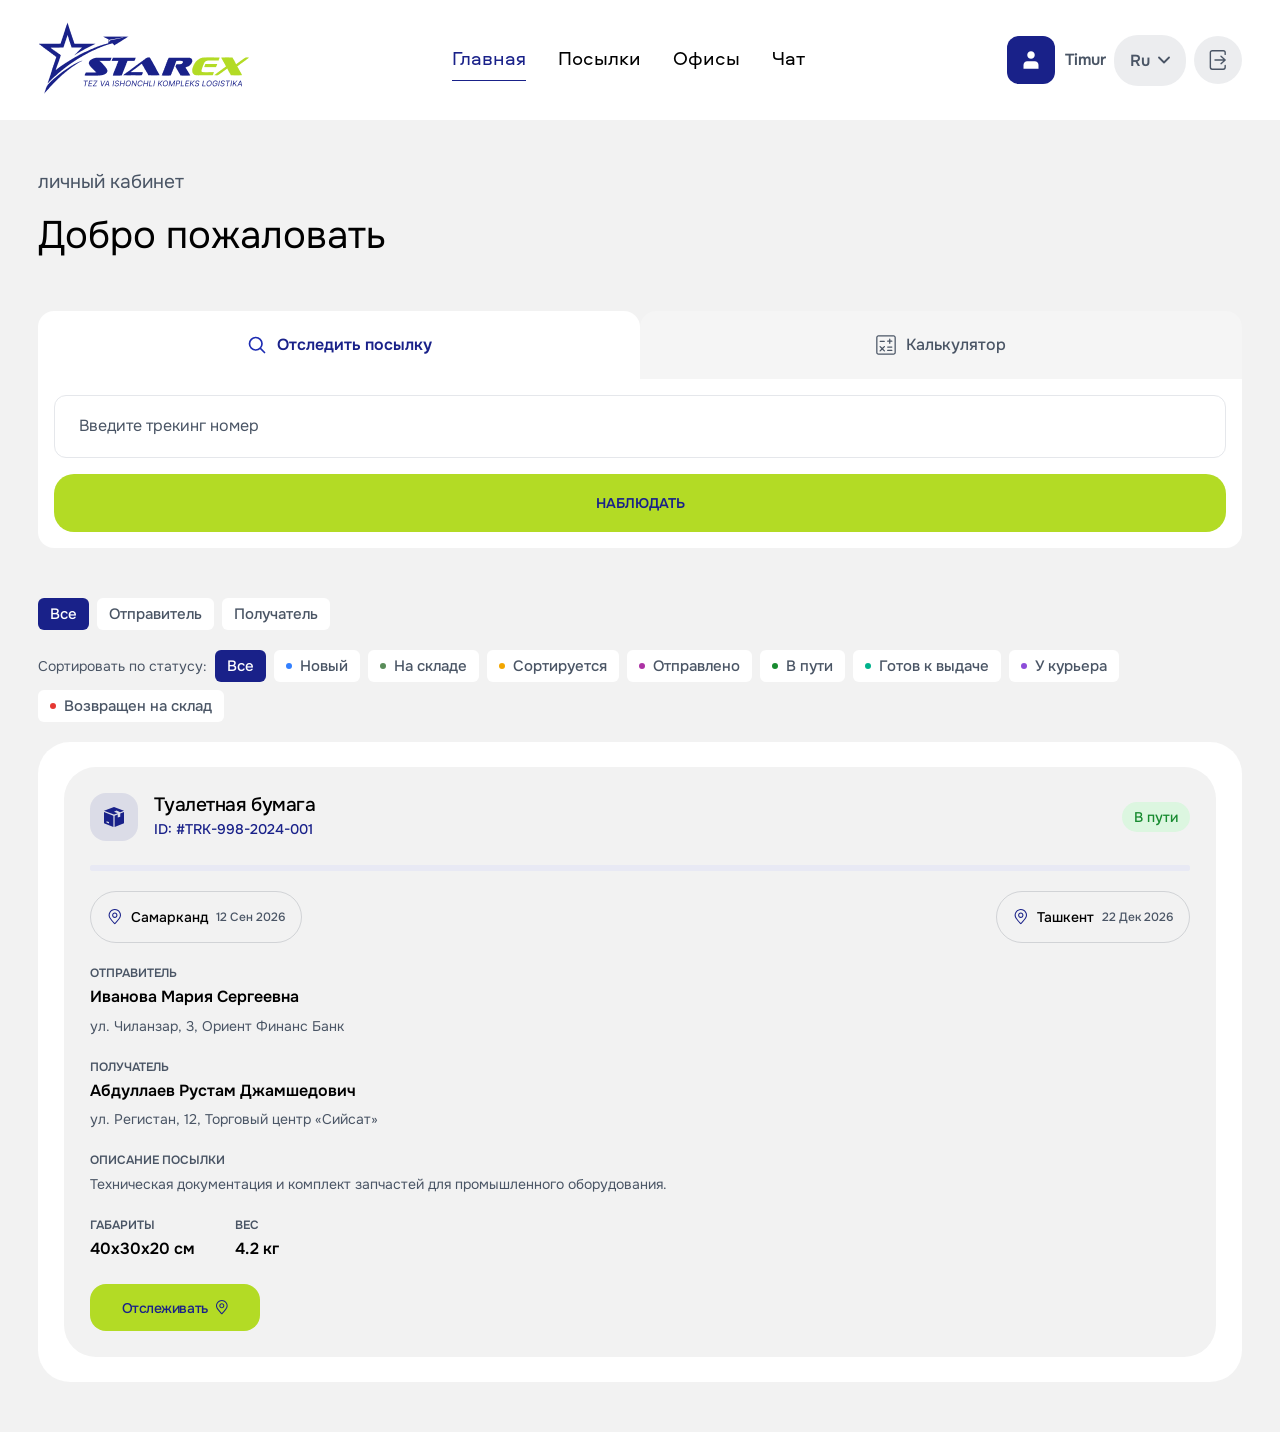
==== commit 75f730fa: "reload" ====
--- a/index.html
+++ b/index.html
@@ -12,7 +12,9 @@
       <div class="container">
         <div class="nav">
           <div class="logo-wrapper">
-            <img src="/assets/images/Logo.png" alt="image" />
+            <a href="/index.html">
+              <img src="/assets/images/Logo.png" alt="image" />
+            </a>
           </div>
 
           <!-- Общая обертка для мобильного меню -->
--- a/assets/css/main.css
+++ b/assets/css/main.css
@@ -42,6 +42,14 @@
   font-display: swap;
 }
 
+/* aeroport */
+@font-face {
+  font-family: "Aeroport";
+  src: url("/assets/font/Aeroport-regular-trial.otf") format("truetype");
+  font-weight: 400;
+  font-style: normal;
+  font-display: swap;
+}
 /* ROOT */
 :root {
   /* colors */
@@ -72,6 +80,7 @@
 
   /* font family */
   --ff-primary: "Onest", sans-serif;
+  --ff-secondary: "Aeroport", sans-serif;
 }
 
 /* RESET */
@@ -796,6 +805,7 @@
   color: var(--black);
   letter-spacing: 0;
   line-height: 100%;
+  font-family: var(--ff-secondary);
 }
 
 .nav .nav-menu-wrapper ul li a.active {
@@ -910,7 +920,7 @@
 
 .home-tab {
   background-color: #f2f2f2;
-  padding: 50px 0;
+  padding: clamp(20px, 4vw, 50px) 0;
   min-height: 100vh;
 }
 
@@ -1056,7 +1066,6 @@
 .home-tab .parcels-section .filters-bar .filter-group {
   display: flex;
   align-items: center;
-  justify-content: center;
   gap: 8px;
   flex-wrap: wrap;
 }
@@ -1130,7 +1139,7 @@
 .home-tab .parcel-card {
   background: var(--main-bg);
   border-radius: var(--br-lg);
-  padding: clamp(8px, 2vw, 32px);
+  padding: clamp(16px, 2vw, 32px);
   display: flex;
   flex-direction: column;
   gap: 24px;
@@ -1343,3 +1352,1183 @@
 }
 /* HOME PAGE END */
 /* ====================================================================== */
+/* CALCULATOR START */
+.calc-container {
+  display: flex;
+  flex-direction: column;
+  gap: clamp(16px, 4vw, 50px);
+  padding: clamp(20px, 4vw, 50px) 0;
+}
+.calc-container .back-wrapper a {
+  background-color: var(--main-bg);
+  border-radius: var(--br-sm-md);
+  padding: 16px clamp(16px, 2vw, 32px);
+  font-weight: 500;
+  font-size: var(--fs-sm);
+  color: var(--white-grey);
+  display: inline-block;
+  transition: all 0.3s ease-out;
+}
+.calc-container .back-wrapper a:hover {
+  background-color: #d3d3d3;
+}
+.calc-container .calc-header-wrapper {
+  display: flex;
+  flex-direction: column;
+  gap: 16px;
+}
+.calc-container .calc-header-wrapper span {
+  font-size: var(--fs-sm-md);
+  color: var(--white-grey);
+  font-weight: 400;
+  line-height: 130%;
+  letter-spacing: 0;
+}
+.calc-container .calc-header-wrapper h1 {
+  font-size: clamp(38px, 4vw, 64px);
+  color: var(--black);
+  font-weight: 500;
+  line-height: 100%;
+  letter-spacing: -1.5px;
+}
+
+.calc-wrapper {
+  background: var(--white);
+  border: 1px solid var(--main-bg);
+  border-radius: var(--br-lg);
+  padding: clamp(16px, 2vw, 32px);
+}
+
+.calc-wrapper .calc-route-section {
+  display: flex;
+  align-items: center;
+  position: relative;
+  gap: 16px;
+  margin-bottom: clamp(16px, 2vw, 32px);
+}
+
+.calc-wrapper .calc-card {
+  flex: 1;
+  background-color: rgba(242, 242, 242, 0.3);
+  padding: clamp(24px, 2vw, 32px);
+  border-radius: var(--br-lg);
+  border: 1px solid var(--main-bg);
+  display: flex;
+  flex-direction: column;
+  gap: clamp(20px, 1.5vw, 24px);
+  width: 100%;
+}
+
+.calc-wrapper .calc-card .calc-card-title {
+  font-weight: 600;
+  font-size: var(--fs-lg);
+  color: var(--black);
+  line-height: 130%;
+  letter-spacing: 0;
+}
+.calc-wrapper .calc-card .input-field-group {
+  display: flex;
+  flex-direction: column;
+  gap: 10px;
+}
+.calc-wrapper .calc-card .input-field-group .field-label {
+  display: block;
+  font-size: var(--fs-sm-sm);
+  color: var(--grey);
+  line-height: 130%;
+  letter-spacing: 0;
+}
+
+.calc-wrapper
+  .calc-card
+  .input-field-group
+  .custom-select-wrapper
+  .city-select {
+  width: 100%;
+  padding: 20px 24px;
+  background: var(--white);
+  border: 1px solid #e5e7eb;
+  border-radius: var(--br-sm);
+  font-size: var(--fs-sm);
+  color: var(--white-grey);
+  outline: none;
+  cursor: pointer;
+  appearance: none;
+  background-image: url("data:image/svg+xml;charset=UTF-8,%3csvg xmlns='http://www.w3.org/2000/svg' viewBox='0 0 24 24' fill='none' stroke='%238c8c8c' stroke-width='2' stroke-linecap='round' stroke-linejoin='round'%3e%3cpolyline points='6 9 12 15 18 9'%3e%3c/polyline%3e%3c/svg%3e");
+  background-repeat: no-repeat;
+  background-position: right 16px center;
+  background-size: 16px;
+}
+
+.calc-wrapper .calc-card .quick-tags {
+  display: flex;
+  flex-wrap: wrap;
+  gap: 8px;
+}
+
+.calc-wrapper .calc-card .quick-tags .tag-btn {
+  background: var(--main-bg);
+  border: none;
+  padding: 6px 12px;
+  border-radius: 6px;
+  font-size: var(--fs-sm);
+  cursor: pointer;
+  color: var(--white-grey);
+  transition: all 0.2s ease;
+}
+
+.calc-wrapper .calc-card .quick-tags .tag-btn.active {
+  background: var(--blue);
+  color: var(--white);
+}
+
+.calc-wrapper .swap-btn {
+  padding: 10px;
+  border-radius: 50%;
+  background: var(--green);
+  border: none;
+  display: flex;
+  align-items: center;
+  justify-content: center;
+  cursor: pointer;
+  z-index: 2;
+  flex-shrink: 0;
+  transition: transform 0.3s ease;
+  box-shadow: 0 4px 10px rgba(0, 0, 0, 0.05);
+}
+.calc-wrapper .swap-btn img {
+  width: 25px;
+  height: 25px;
+}
+
+.calc-wrapper .swap-btn:hover {
+  transform: rotate(180deg) scale(1.05);
+}
+
+.calc-wrapper .calc-dimensions {
+  display: grid;
+  grid-template-columns: repeat(4, 1fr);
+  gap: 16px;
+  margin-bottom: clamp(16px, 2vw, 32px);
+}
+.calc-wrapper .calc-dimensions .input-group {
+  display: flex;
+  flex-direction: column;
+  gap: 10px;
+}
+.calc-wrapper .calc-dimensions .input-group label {
+  display: block;
+  font-size: var(--fs-sm);
+  color: var(--grey);
+}
+
+.calc-wrapper .calc-dimensions .input-group input {
+  width: 100%;
+  padding: 20px 24px;
+  border: 1px solid #e5e7eb;
+  border-radius: var(--br-sm);
+  font-size: var(--fs-sm);
+  color: var(--grey);
+  box-sizing: border-box;
+  outline: none;
+}
+
+.calc-wrapper .calc-dimensions .input-group input:focus {
+  border-color: var(--blue);
+}
+
+.calc-wrapper .calc-footer {
+  display: flex;
+  align-items: center;
+  gap: 16px;
+}
+
+.calc-wrapper .calc-footer .calc-submit-btn {
+  background: var(--green);
+  border: none;
+  /* padding: clamp(10px, 1.5vw, 20px) clamp(20px, 3vw, 40px); */
+  padding: 20px 40px;
+  border-radius: var(--br-md);
+  font-weight: 700;
+  font-size: var(--fs-sm-sm);
+  letter-spacing: 2px;
+  color: var(--blue);
+  text-transform: uppercase;
+  cursor: pointer;
+  transition: all 0.3s ease-out;
+}
+
+.calc-wrapper .calc-footer .calc-submit-btn:hover {
+  background-color: var(--blue);
+  color: var(--white);
+}
+
+.calc-wrapper .calc-footer .calc-note {
+  font-size: var(--fs-sm);
+  line-height: 130%;
+  letter-spacing: 0;
+  font-weight: 400;
+  color: var(--grey);
+}
+
+#from-card {
+  order: 1;
+}
+
+#swap-btn {
+  order: 2;
+}
+
+#to-card {
+  order: 3;
+}
+
+.calc-route-section.is-swapped #from-card {
+  order: 3;
+}
+
+.calc-route-section.is-swapped #to-card {
+  order: 1;
+}
+/* CALCULATOR END */
+
+/* PROFILE START */
+/* personal start */
+.profile-page {
+  min-height: calc(100vh - 80px);
+  /* background: var(--main-bg); */
+}
+
+.profile-page .profile-container {
+  width: 100%;
+  max-width: 1920px;
+  margin: 0 auto;
+  display: grid;
+  grid-template-columns: 350px minmax(0, 1fr);
+  min-height: calc(100vh - 80px);
+}
+
+.profile-page .profile-container .profile-sidebar {
+  background: var(--white);
+  padding: 24px;
+  display: flex;
+  flex-direction: column;
+  align-items: center;
+}
+
+.profile-page .profile-container .profile-sidebar .profile-user {
+  width: 100%;
+  display: flex;
+  flex-direction: column;
+  align-items: center;
+  margin-bottom: 24px;
+}
+
+.profile-page
+  .profile-container
+  .profile-sidebar
+  .profile-user
+  .profile-avatar-wrapper {
+  position: relative;
+  width: 110px;
+  height: 110px;
+  margin-bottom: 8px;
+}
+
+.profile-page
+  .profile-container
+  .profile-sidebar
+  .profile-user
+  .profile-avatar-wrapper
+  .profile-avatar {
+  width: 100%;
+  height: 100%;
+  display: flex;
+  align-items: center;
+  justify-content: center;
+  background: var(--blue);
+  color: var(--white);
+  border-radius: 50%;
+  font-size: var(--fs-lg);
+  font-weight: 500;
+  box-shadow: 0 0 0 2px rgba(25, 33, 137, 0.15);
+}
+
+.profile-page
+  .profile-container
+  .profile-sidebar
+  .profile-user
+  .profile-avatar-wrapper
+  .profile-online {
+  position: absolute;
+  right: 15px;
+  bottom: 0px;
+  width: 20px;
+  height: 20px;
+  background: var(--green);
+  border: 2px solid var(--white);
+  border-radius: 50%;
+}
+
+.profile-page .profile-container .profile-sidebar .profile-user .profile-name {
+  color: var(--black);
+  font-size: var(--fs-sm-md);
+  line-height: 130%;
+  letter-spacing: 0;
+  font-weight: 400;
+  text-align: center;
+  margin-bottom: 3px;
+}
+
+.profile-page .profile-container .profile-sidebar .profile-user .profile-email {
+  max-width: 170px;
+  color: var(--grey);
+  font-size: var(--fs-sm-sm);
+  line-height: 1.4;
+  text-align: center;
+  overflow: hidden;
+  text-overflow: ellipsis;
+  white-space: nowrap;
+}
+
+.profile-page .profile-container .profile-sidebar .profile-menu {
+  width: 100%;
+  display: flex;
+  flex-direction: column;
+  gap: 8px;
+}
+
+.profile-page
+  .profile-container
+  .profile-sidebar
+  .profile-menu
+  .profile-menu-item {
+  width: 100%;
+  min-height: 25px;
+  padding: 18px 20px;
+  display: flex;
+  align-items: center;
+  gap: 10px;
+  border-radius: 80px;
+  color: var(--black);
+  font-size: var(--fs-sm);
+  line-height: 130%;
+  letter-spacing: 0;
+  transition:
+    background-color 0.2s ease,
+    color 0.2s ease;
+}
+
+.profile-page
+  .profile-container
+  .profile-sidebar
+  .profile-menu
+  .profile-menu-item
+  svg {
+  flex: 0 0 auto;
+}
+
+.profile-page
+  .profile-container
+  .profile-sidebar
+  .profile-menu
+  .profile-menu-item
+  img {
+  width: 16px;
+  height: 16px;
+}
+
+.profile-page
+  .profile-container
+  .profile-sidebar
+  .profile-menu
+  .profile-menu-item:hover {
+  background: rgba(179, 219, 37, 0.12);
+}
+
+.profile-page
+  .profile-container
+  .profile-sidebar
+  .profile-menu
+  .profile-menu-item.active {
+  background: var(--green);
+  color: var(--blue);
+}
+
+.profile-page
+  .profile-container
+  .profile-sidebar
+  .profile-menu
+  .profile-menu-item.active
+  svg {
+  color: var(--blue);
+}
+
+.profile-page
+  .profile-container
+  .profile-sidebar
+  .profile-menu
+  .profile-menu-item.active
+  img {
+  filter: brightness(0) invert(13%) sepia(85%) saturate(4153%)
+    hue-rotate(237deg) brightness(85%) contrast(101%);
+}
+
+/* .profile-content {
+  min-width: 0;
+
+  padding: 22px 20px 50px;
+} */
+
+.profile-page .profile-container .profile-tab-content {
+  display: none;
+  min-width: 0;
+  padding: clamp(25px, 4vw, 50px);
+  background-color: var(--main-bg);
+}
+
+.profile-page .profile-container .profile-tab-content.active {
+  display: block;
+  animation: profileFade 0.25s ease;
+}
+
+@keyframes profileFade {
+  from {
+    opacity: 0;
+    transform: translateY(5px);
+  }
+
+  to {
+    opacity: 1;
+    transform: translateY(0);
+  }
+}
+
+.profile-page .profile-container .profile-tab-content .profile-card {
+  width: 100%;
+  /* max-width: 1120px; */
+  background: var(--white);
+  border-radius: var(--br-md);
+  padding: clamp(16px, 2vw, 32px);
+  margin: 0 auto;
+}
+
+.profile-page
+  .profile-container
+  .profile-tab-content
+  .profile-card
+  .profile-title {
+  color: var(--black);
+  font-size: var(--fs-lg);
+  line-height: 130%;
+  letter-spacing: 0;
+  font-weight: 400;
+  margin-bottom: 24px;
+}
+
+.profile-page
+  .profile-container
+  .profile-tab-content
+  .profile-card
+  .profile-form {
+  width: 100%;
+  display: flex;
+  flex-direction: column;
+  gap: 24px;
+}
+
+.profile-page
+  .profile-container
+  .profile-tab-content
+  .profile-card
+  .profile-form
+  .profile-form-grid {
+  width: 100%;
+  display: grid;
+  grid-template-columns: 1fr 1fr;
+  gap: 24px;
+}
+
+.profile-page
+  .profile-container
+  .profile-tab-content
+  .profile-card
+  .profile-form
+  .profile-field {
+  min-width: 0;
+  display: flex;
+  flex-direction: column;
+  gap: 10px;
+}
+
+.profile-page
+  .profile-container
+  .profile-tab-content
+  .profile-card
+  .profile-form
+  .profile-field
+  label {
+  color: var(--grey);
+  font-size: calc(var(--fs-sm-sm) - 2px);
+  line-height: 130%;
+  letter-spacing: 0;
+  font-weight: 400;
+}
+
+.profile-page
+  .profile-container
+  .profile-tab-content
+  .profile-card
+  .profile-form
+  .profile-field
+  input,
+.profile-page
+  .profile-container
+  .profile-tab-content
+  .profile-card
+  .profile-form
+  .profile-field
+  select {
+  width: 100%;
+  padding: 20px 24px;
+  border: 1px solid #e4e7eb;
+  border-radius: var(--br-sm);
+  outline: none;
+  color: var(--black);
+  font-size: var(--fs-sm);
+  font-weight: 400;
+  transition:
+    border-color 0.2s ease,
+    box-shadow 0.2s ease;
+}
+
+.profile-page
+  .profile-container
+  .profile-tab-content
+  .profile-card
+  .profile-form
+  .profile-field
+  input::placeholder {
+  color: var(--grey);
+}
+
+.profile-page
+  .profile-container
+  .profile-tab-content
+  .profile-card
+  .profile-form
+  .profile-field
+  input:focus,
+.profile-page
+  .profile-container
+  .profile-tab-content
+  .profile-card
+  .profile-form
+  .profile-field
+  select:focus {
+  border-color: var(--blue);
+}
+
+.profile-page
+  .profile-container
+  .profile-tab-content
+  .profile-card
+  .profile-form
+  .phone-field {
+  position: relative;
+}
+
+.profile-page
+  .profile-container
+  .profile-tab-content
+  .profile-card
+  .profile-form
+  .phone-field
+  input {
+  padding-right: 100px;
+}
+
+.profile-page
+  .profile-container
+  .profile-tab-content
+  .profile-card
+  .profile-form
+  .phone-field
+  .phone-verified {
+  position: absolute;
+  top: 50%;
+  right: 12px;
+  transform: translateY(-50%);
+  display: flex;
+  align-items: center;
+  gap: 4px;
+  color: #28a13e;
+  font-size: var(--fs-sm);
+  font-weight: 500;
+}
+
+.profile-page
+  .profile-container
+  .profile-tab-content
+  .profile-card
+  .profile-form
+  .phone-field
+  .phone-verified
+  svg {
+  width: 20px;
+  height: 20px;
+  background: #39a844;
+  color: var(--white);
+  border-radius: 50%;
+  padding: 1px;
+}
+
+.profile-page
+  .profile-container
+  .profile-tab-content
+  .profile-form
+  .select-wrapper {
+  position: relative;
+}
+
+.profile-page
+  .profile-container
+  .profile-tab-content
+  .profile-form
+  .select-wrapper
+  select {
+  appearance: none;
+  -webkit-appearance: none;
+  padding-right: 35px;
+  cursor: pointer;
+}
+
+.profile-page
+  .profile-container
+  .profile-tab-content
+  .profile-form
+  .select-wrapper
+  .select-arrow {
+  position: absolute;
+  right: 12px;
+  top: 50%;
+  transform: translateY(-50%);
+  pointer-events: none;
+  color: var(--grey);
+}
+
+.profile-page
+  .profile-container
+  .profile-tab-content
+  .profile-form
+  .profile-actions {
+  display: grid;
+  grid-template-columns: 1fr 1fr;
+  gap: 12px;
+  margin-top: 1px;
+}
+
+.profile-page
+  .profile-container
+  .profile-tab-content
+  .profile-form
+  .profile-actions
+  .profile-btn {
+  border: 0;
+  padding: 20px;
+  border-radius: var(--br-md);
+  font-family: inherit;
+  font-size: var(--fs-sm-sm);
+  font-weight: 600;
+  text-transform: uppercase;
+  letter-spacing: 2px;
+  transition: all 0.3s ease-in-out;
+}
+
+.profile-page
+  .profile-container
+  .profile-tab-content
+  .profile-form
+  .profile-actions
+  .profile-btn:active {
+  transform: scale(0.99);
+}
+
+.profile-page
+  .profile-container
+  .profile-tab-content
+  .profile-form
+  .profile-actions
+  .profile-btn-cancel {
+  background: var(--button-bg);
+  color: var(--blue);
+}
+
+.profile-page
+  .profile-container
+  .profile-tab-content
+  .profile-form
+  .profile-actions
+  .profile-btn-cancel:hover {
+  background: rgba(74, 85, 101, 0.16);
+}
+
+.profile-page
+  .profile-container
+  .profile-tab-content
+  .profile-form
+  .profile-actions
+  .profile-btn-save {
+  background: var(--green);
+  color: var(--blue);
+}
+
+.profile-page
+  .profile-container
+  .profile-tab-content
+  .profile-form
+  .profile-actions
+  .profile-btn-save:hover {
+  background-color: var(--blue);
+  color: var(--white);
+}
+/* personal end */
+
+/* address start */
+.profile-page .profile-container .profile-card .address-wrapper {
+  display: flex;
+  justify-content: space-between;
+  align-items: center;
+  gap: 10px;
+}
+
+.profile-page .profile-container .profile-card .address-wrapper h2 {
+  font-weight: 400;
+  font-size: var(--fs-lg);
+  color: var(--black);
+  line-height: 130%;
+  letter-spacing: 0;
+}
+
+.profile-page .profile-container .profile-card .address-wrapper button {
+  border-radius: var(--br-md);
+  font-weight: 600;
+  font-size: var(--fs-sm-sm);
+  letter-spacing: 2px;
+  padding: 20px;
+  background-color: var(--green);
+  color: var(--blue);
+  border: none;
+  text-transform: uppercase;
+  transition: all 0.3s ease-in-out;
+}
+
+.profile-page .profile-container .profile-card .address-wrapper button:hover {
+  background-color: var(--blue);
+  color: var(--white);
+}
+
+/* Address List & Cards */
+.profile-card .addresses-list {
+  display: flex;
+  flex-direction: column;
+  gap: 24px;
+  margin-top: 24px;
+}
+
+.profile-card .address-item-card {
+  border: 1px solid #e4e7eb;
+  border-radius: var(--br-sm-lg);
+  padding: 16px;
+  display: flex;
+  flex-direction: column;
+  gap: 16px;
+  box-shadow: 0px 8px 24px 0px #0000001f;
+}
+
+.profile-card .address-item-card .address-item-header {
+  display: flex;
+  justify-content: space-between;
+  align-items: center;
+  gap: 10px;
+}
+
+.profile-card .address-item-card .address-item-header .address-title-group {
+  display: flex;
+  align-items: center;
+  gap: 16px;
+}
+
+.profile-card
+  .address-item-card
+  .address-item-header
+  .address-title-group
+  .address-region-title {
+  font-size: var(--fs-sm-md);
+  font-weight: 500;
+  line-height: 100%;
+  letter-spacing: -0.45px;
+  color: var(--black);
+}
+
+.profile-card
+  .address-item-card
+  .address-item-header
+  .address-title-group
+  .badge-main {
+  background: #dcf6e0;
+  color: #188b30;
+  padding: 10px 16px;
+  border-radius: var(--br-sm-md);
+  font-size: 12px;
+  font-weight: 500;
+}
+
+.profile-card .address-item-card .address-item-header .address-actions {
+  display: flex;
+  align-items: center;
+  gap: 16px;
+}
+
+.profile-card
+  .address-item-card
+  .address-item-header
+  .address-actions
+  .action-btn {
+  background: none;
+  border: none;
+  cursor: pointer;
+  color: var(--white-grey);
+  transition: color 0.2s;
+  padding: 4px;
+}
+
+.profile-card
+  .address-item-card
+  .address-item-header
+  .address-actions
+  .action-btn
+  svg {
+  width: 20px;
+  height: 20px;
+}
+
+.profile-card
+  .address-item-card
+  .address-item-header
+  .address-actions
+  .action-btn:hover {
+  color: var(--black);
+}
+
+.profile-card
+  .address-item-card
+  .address-item-header
+  .address-actions
+  .action-btn.star-btn.active {
+  color: #b3db25;
+  fill: #b3db25;
+}
+
+.profile-card .address-item-card .address-info-line {
+  display: flex;
+  flex-direction: column;
+  gap: 5px;
+  font-size: var(--fs-sm);
+  color: var(--black);
+  line-height: 130%;
+  letter-spacing: 0;
+}
+
+.profile-card .address-item-card .address-info-line .address-info-label {
+  color: var(--white-grey);
+  font-size: var(--fs-sm-sm);
+  line-height: 150%;
+  letter-spacing: 0;
+  font-weight: 400;
+}
+
+.profile-card .address-item-card .btn-show-map {
+  align-self: flex-start;
+  padding: 16px 32px;
+  background: var(--green);
+  color: var(--blue);
+  border: none;
+  border-radius: var(--br-sm-md);
+  font-weight: 500;
+  font-size: var(--fs-sm);
+  cursor: pointer;
+  transition: all 0.3s ease-in-out;
+}
+
+.profile-card .address-item-card .btn-show-map:hover {
+  background: var(--blue);
+  color: var(--white);
+}
+
+.modal {
+  position: fixed;
+  top: 0;
+  left: 0;
+  width: 100vw;
+  height: 100vh;
+  display: none;
+  align-items: center;
+  justify-content: center;
+  z-index: 1000;
+}
+
+.modal.active {
+  display: flex;
+}
+
+.modal-overlay {
+  position: absolute;
+  top: 0;
+  left: 0;
+  width: 100%;
+  height: 100%;
+  background: rgba(0, 0, 0, 0.4);
+}
+
+.modal-content {
+  position: relative;
+  background: var(--white);
+  border-radius: 20px;
+  width: 100%;
+  max-width: 700px;
+  padding: clamp(25px, 4vw, 50px);
+  z-index: 1001;
+  max-height: 90vh;
+  overflow-y: auto;
+  box-shadow: 0 10px 30px rgba(0, 0, 0, 0.1);
+}
+
+.modal-small {
+  max-width: 442px;
+}
+
+.modal-close {
+  position: absolute;
+  top: 16px;
+  right: 20px;
+  background: none;
+  border: none;
+  color: var(--grey);
+  cursor: pointer;
+  border-radius: 50%;
+  line-height: 100%;
+  padding: 14px;
+  background-color: var(--main-bg);
+  display: flex;
+  justify-content: center;
+  align-items: center;
+}
+
+.modal-close img {
+  width: 12px;
+  height: 12px;
+}
+
+.modal-title {
+  font-size: var(--fs-lg);
+  font-weight: 400;
+  margin-bottom: clamp(25px, 4vw, 50px);
+  color: var(--black);
+  line-height: 130%;
+  letter-spacing: 0;
+  text-align: center;
+}
+
+.modal-title.center,
+.modal-text.center {
+  text-align: center;
+}
+
+.modal-text {
+  font-size: var(--fs-sm);
+  color: var(--grey);
+  margin-bottom: clamp(25px, 4vw, 50px);
+  line-height: 130%;
+  letter-spacing: 0;
+}
+
+.modal-form {
+  display: flex;
+  flex-direction: column;
+  gap: 32px;
+}
+
+.modal-form .profile-field {
+  display: flex;
+  flex-direction: column;
+  gap: 10px;
+}
+
+.modal-form .profile-field label {
+  font-weight: 400;
+  font-size: var(--fs-sm-sm);
+  color: var(--white-grey);
+  line-height: 130%;
+  letter-spacing: 0;
+}
+
+.modal-form .profile-field input {
+  width: 100%;
+  padding: 20px 24px;
+  border: 1px solid #e5e7eb;
+  border-radius: var(--br-sm);
+  font-size: var(--fs-sm);
+  outline: none;
+  transition: border-color 0.2s ease;
+  color: var(--black);
+}
+
+.modal-form .profile-field input::placeholder {
+  color: var(--grey);
+}
+
+.modal-form .profile-field input:focus {
+  border-color: var(--blue);
+}
+
+.modal-form .profile-field .select-wrapper select {
+  width: 100%;
+  padding: 20px 24px;
+  border: 1px solid #e5e7eb;
+  border-radius: var(--br-sm);
+  font-size: var(--fs-sm);
+  outline: none;
+  transition: border-color 0.2s ease;
+  color: var(--grey);
+
+  background: url("data:image/svg+xml,<svg height='10px' width='10px' viewBox='0 0 16 16' fill='%23000000' xmlns='http://www.w3.org/2000/svg'><path d='M7.247 11.14 2.451 5.658C1.885 5.013 2.345 4 3.204 4h9.592a1 1 0 0 1 .753 1.659l-4.796 5.48a1 1 0 0 1-1.506 0z'/></svg>")
+    no-repeat;
+  background-position: calc(100% - 0.75rem) center !important;
+  -moz-appearance: none !important;
+  -webkit-appearance: none !important;
+  appearance: none !important;
+  padding-right: 2rem !important;
+}
+
+.modal-form .checkbox-field {
+  flex-direction: row;
+  align-items: center;
+  gap: 16px;
+}
+
+.modal-form .checkbox-field span {
+  font-weight: 400;
+  font-size: var(--fs-sm);
+  color: var(--white-grey);
+}
+
+.modal-form .checkbox-field .toggle-switch {
+  position: relative;
+  display: inline-block;
+  width: 64px;
+  height: 32px;
+}
+
+.modal-form .checkbox-field .toggle-switch input {
+  opacity: 0;
+  width: 0;
+  height: 0;
+}
+
+.modal-form .checkbox-field .toggle-switch .slider {
+  position: absolute;
+  cursor: pointer;
+  top: 0;
+  left: 0;
+  right: 0;
+  bottom: 0;
+  background-color: #e4e7eb;
+  transition: 0.3s;
+}
+
+.modal-form .checkbox-field .toggle-switch .slider:before {
+  position: absolute;
+  content: "";
+  height: 24px;
+  width: 24px;
+  left: 4px;
+  bottom: 4px;
+  background-color: var(--white);
+  transition: 0.3s;
+}
+
+.modal-form .checkbox-field .toggle-switch .slider.round {
+  border-radius: 100px;
+}
+
+.modal-form .checkbox-field .toggle-switch .slider.round:before {
+  border-radius: 50%;
+}
+
+.modal-form .checkbox-field .toggle-switch input:checked + .slider {
+  background-color: var(--green);
+}
+
+.modal-form .checkbox-field .toggle-switch input:checked + .slider:before {
+  transform: translateX(32px);
+}
+
+.modal-submit-btn {
+  border-radius: var(--br-md);
+  font-weight: 600;
+  font-size: var(--fs-sm-sm);
+  letter-spacing: 2px;
+  padding: 20px;
+  background-color: var(--green);
+  color: var(--blue);
+  border: none;
+  text-transform: uppercase;
+  transition: all 0.3s ease-in-out;
+}
+.modal-submit-btn:hover {
+  background-color: var(--blue);
+  color: var(--white);
+}
+
+.modal-actions {
+  display: grid;
+  grid-template-columns: 1fr 1fr;
+  gap: 12px;
+}
+
+.modal-actions .profile-btn-cancel {
+  border-radius: var(--br-md);
+  font-weight: 600;
+  font-size: var(--fs-sm-sm);
+  letter-spacing: 2px;
+  padding: 20px;
+  border: none;
+  text-transform: uppercase;
+  transition: all 0.3s ease-in-out;
+  background-color: #e8e8e8;
+  color: var(--white-grey);
+}
+
+.modal-actions .profile-btn-cancel:hover {
+  background-color: var(--main-bg);
+}
+
+.modal-actions .modal-btn-danger {
+  background: #e53e3e;
+  color: white;
+  border-radius: var(--br-md);
+  font-weight: 600;
+  font-size: var(--fs-sm-sm);
+  letter-spacing: 2px;
+  padding: 20px;
+  border: none;
+  text-transform: uppercase;
+  transition: all 0.3s ease-in-out;
+}
+
+.modal-actions .modal-btn-danger:hover {
+  background-color: #c53030;
+}
+/* address end */
+/* PROFILE END */
--- a/assets/css/responsive.css
+++ b/assets/css/responsive.css
@@ -1,3 +1,13 @@
+@media (max-width: 1200px) {
+  .profile-page .profile-container {
+    grid-template-columns: 350px minmax(0, 1fr);
+  }
+
+  .profile-page .profile-container .profile-sidebar {
+    padding: 15px;
+  }
+}
+
 @media (max-width: 992px) {
   .sign-in-wrapper {
     grid-template-columns: 1fr;
@@ -8,77 +18,6 @@
   .sign-in-wrapper .right {
     display: none;
   }
-  /* .burger-btn {
-    display: flex;
-  }
-
-  .mobile-menu-wrapper {
-    position: fixed;
-    top: 0;
-    right: -100%;
-    width: 300px;
-    height: 100vh;
-    background-color: #ffffff;
-    box-shadow: -5px 0 15px rgba(0, 0, 0, 0.1);
-    padding: 80px 24px 30px;
-    flex-direction: column;
-    justify-content: flex-start;
-    align-items: flex-start;
-    gap: 32px;
-    margin-left: 0;
-    transition: right 0.3s ease-in-out;
-    z-index: 1000;
-    overflow-y: auto;
-  }
-
-  .mobile-menu-wrapper.active {
-    right: 0;
-  }
-
-  .nav .nav-menu-wrapper {
-    width: 100%;
-  }
-
-  .nav .nav-menu-wrapper ul {
-    flex-direction: column;
-    align-items: flex-start;
-    gap: 20px;
-    width: 100%;
-  }
-
-  .right-nav-menu-wrapper .language-wrapper {
-    width: 100%;
-  }
-
-  .right-nav-menu-wrapper .language-wrapper .lang-dropdown {
-    width: 100%;
-  }
-
-  .right-nav-menu-wrapper .language-wrapper .lang-dropdown .lang-menu {
-    background-color: var(--main-bg);
-  }
-
-  .right-nav-menu-wrapper .language-wrapper .lang-dropdown .lang-btn {
-    justify-content: center;
-    width: 100%;
-  }
-
-  .nav .right-nav-menu-wrapper .exit-wrapper {
-    width: 100%;
-  }
-
-  .nav .right-nav-menu-wrapper {
-    flex-direction: column;
-    align-items: flex-start;
-    gap: 10px;
-    width: 100%;
-    padding-top: 20px;
-    border-top: 1px solid #e5e5e5;
-  }
-
-  .nav .right-nav-menu-wrapper .profile-wrapper a {
-    color: var(--black, #000);
-  } */
 
   .nav {
     position: relative;
@@ -107,12 +46,13 @@
     bottom: 8px;
     left: 50%;
     transform: translateX(-50%);
-    width: calc(100% - 32px);
-    max-width: 400px;
+    width: calc(100% - 50px);
+    /* max-width: 400px; */
     border-radius: 200px;
     box-shadow: 0 0px 10px rgba(0, 0, 0, 0.1);
     padding: 13.5px 24.5px;
     z-index: 999;
+    background-color: var(--white);
   }
 
   .nav .nav-menu-wrapper ul {
@@ -146,11 +86,51 @@
   .nav .nav-menu-wrapper ul li a.active .nav-icon {
     stroke: var(--blue);
   }
-
-  body {
+  /* navbar end */
+
+  .home-tab {
     padding-bottom: 90px;
   }
-  /* navbar end */
+
+  .calc-wrapper .calc-route-section {
+    flex-direction: column;
+  }
+  .calc-wrapper .calc-dimensions {
+    grid-template-columns: repeat(2, 1fr);
+  }
+  .calc-wrapper .calc-footer {
+    flex-direction: column;
+  }
+  .profile-page
+    .profile-container
+    .profile-tab-content
+    .profile-card
+    .profile-form
+    .profile-form-grid {
+    grid-template-columns: 1fr;
+  }
+  .profile-page
+    .profile-container
+    .profile-tab-content
+    .profile-form
+    .profile-actions {
+    grid-template-columns: 1fr;
+  }
+  /* .profile-page .profile-container {
+    grid-template-columns: 180px minmax(0, 1fr);
+  }
+
+  .profile-page .profile-container .profile-card {
+    padding: 18px;
+  }
+
+  .profile-page .profile-container .profile-form-grid {
+    gap: 10px;
+  }
+
+  .profile-page .profile-container .profile-actions {
+    gap: 10px;
+  } */
 }
 
 @media (max-width: 768px) {
@@ -225,6 +205,83 @@
     width: 100%;
     text-align: center;
   }
+
+  .home-tab .parcels-section .filters-bar .filter-group {
+    justify-content: center;
+    margin: 0 auto;
+  }
+  .home-tab .parcel-card .parcel-header {
+    align-items: start;
+    flex-direction: column-reverse;
+  }
+  .home-tab .parcel-card .parcel-route .location-pill {
+    flex-direction: column;
+    border: none;
+    padding: 0;
+  }
+  .home-tab .parcel-card .parcel-route .location-pill img {
+    display: none;
+  }
+  .sign-in {
+    min-height: auto;
+  }
+  .sign-in-wrapper {
+    min-height: auto;
+  }
+  .sign-in-wrapper .left {
+    gap: 50px 0;
+  }
+  .profile-page {
+    min-height: auto;
+  }
+  .profile-page .profile-container {
+    display: flex;
+    flex-direction: column;
+    min-height: auto;
+  }
+  .profile-page .profile-container .profile-sidebar {
+    width: 100%;
+  }
+  .profile-page .profile-container .profile-sidebar .profile-user {
+    margin-bottom: 15px;
+  }
+  .profile-page
+    .profile-container
+    .profile-sidebar
+    .profile-user
+    .profile-avatar-wrapper {
+    width: 70px;
+    height: 70px;
+  }
+  .profile-page
+    .profile-container
+    .profile-sidebar
+    .profile-user
+    .profile-avatar-wrapper
+    .profile-online {
+    right: 5px;
+    width: 15px;
+    height: 15px;
+  }
+  .profile-page .profile-container .profile-sidebar .profile-menu {
+    display: grid;
+    grid-template-columns: 1fr 1fr;
+    gap: 5px;
+  }
+}
+
+@media (max-width: 600px) {
+  .profile-page .profile-container .profile-sidebar .profile-menu {
+    grid-template-columns: 1fr;
+  }
+  .profile-page
+    .profile-container
+    .profile-tab-content
+    .profile-form
+    .profile-actions
+    .profile-btn {
+    font-size: 12px;
+  }
 }
 
 @media (max-width: 576px) {
@@ -249,4 +306,21 @@
   .nav .right-nav-menu-wrapper .profile-wrapper a {
     display: block;
   }
-}
+  .calc-wrapper .calc-dimensions {
+    grid-template-columns: 1fr;
+  }
+
+  .profile-page .profile-container .profile-card .address-wrapper {
+    flex-direction: column;
+  }
+  .profile-card .address-item-card .address-item-header {
+    flex-direction: column-reverse;
+  }
+  .profile-card .address-item-card .address-info-line {
+    align-items: center;
+    text-align: center;
+  }
+  .profile-card .address-item-card .btn-show-map {
+    margin: 0 auto;
+  }
+}
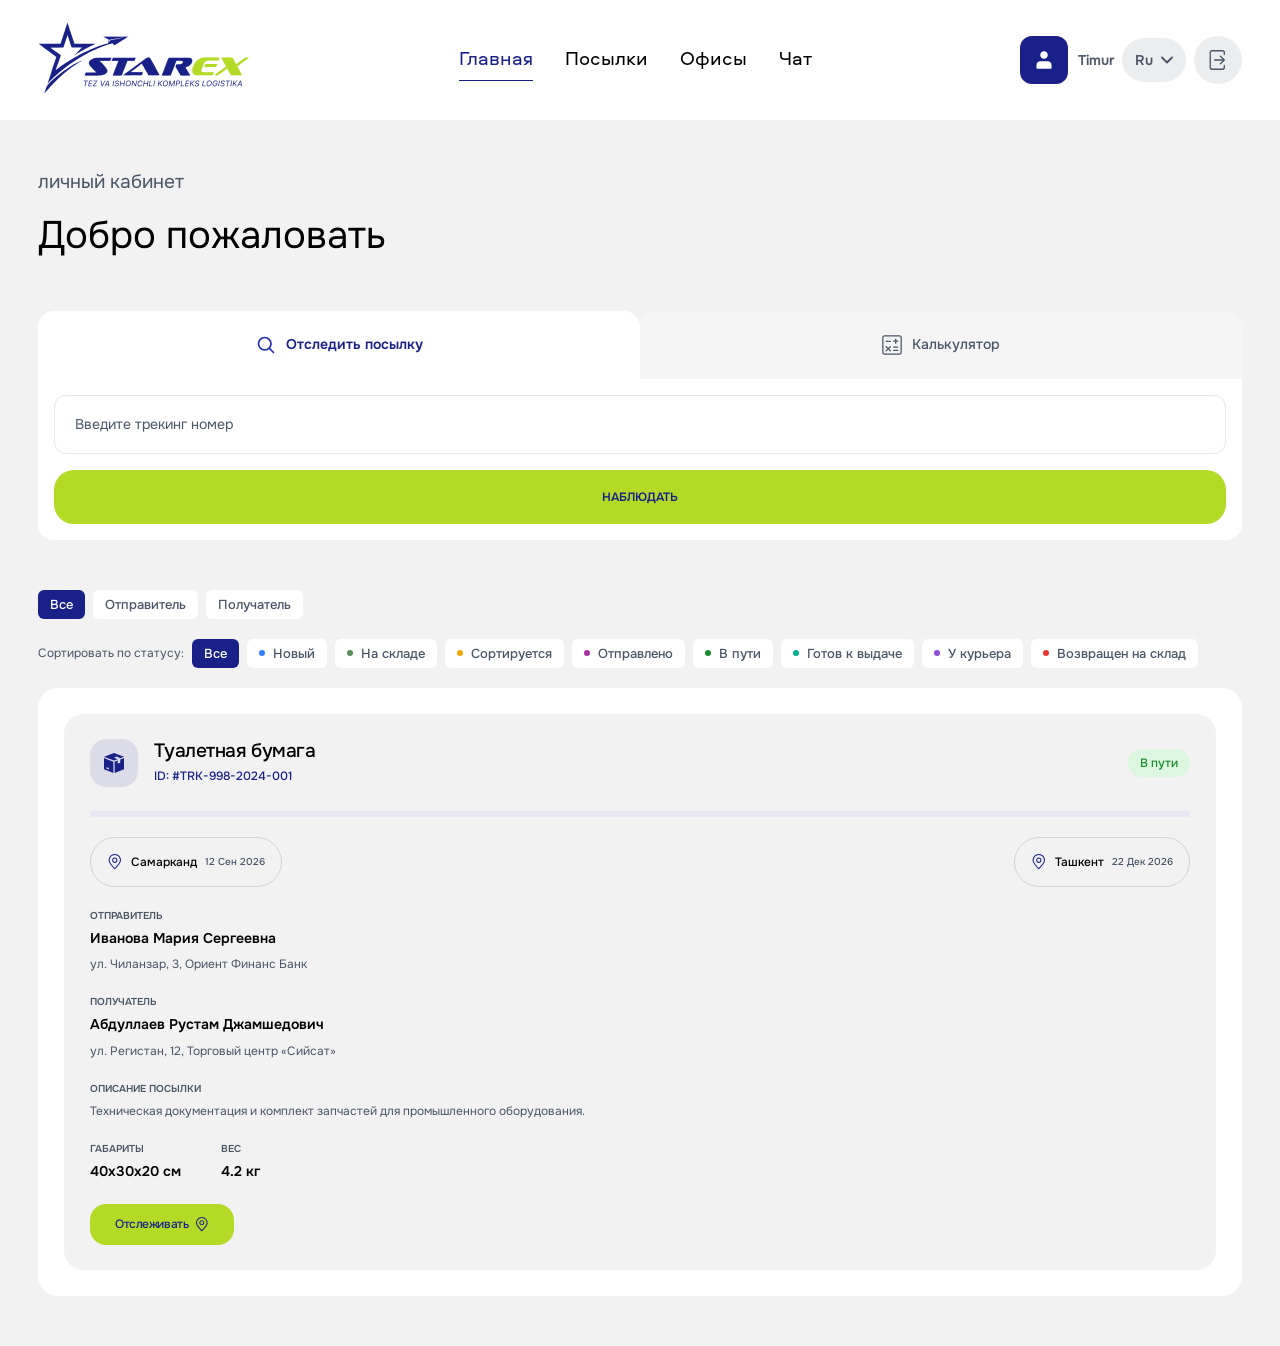
==== commit 2c467d73: "reload" ====
--- a/index.html
+++ b/index.html
@@ -10,7 +10,7 @@
   <body>
     <header>
       <div class="container">
-        <div class="nav">
+        <div class="nav home-nav">
           <div class="logo-wrapper">
             <a href="/index.html">
               <img src="/assets/images/Logo.png" alt="image" />
--- a/assets/css/main.css
+++ b/assets/css/main.css
@@ -64,8 +64,8 @@
   --button-bg: rgba(74, 85, 101, 0.1);
 
   /* font sizes */
-  --fs-sm-sm: clamp(14px, 0.9vw, 14px);
-  --fs-sm: clamp(16px, 1vw, 16px);
+  --fs-sm-sm: clamp(12px, 0.9vw, 14px);
+  --fs-sm: clamp(13px, 1.1vw, 16px);
   --fs-sm-md: clamp(16px, 1.5vw, 20px);
   --fs-md: clamp(16px, 1.5vw, 24px);
   --fs-lg: clamp(24px, 2vw, 32px);
@@ -137,6 +137,22 @@
   margin: 0 auto;
   padding: 0 clamp(20px, 3vw, 50px);
 }
+
+*::-webkit-scrollbar {
+  width: 14px;
+}
+
+*::-webkit-scrollbar-track {
+  background-color: transparent;
+  border-left: 1px solid transparent;
+}
+
+*::-webkit-scrollbar-thumb {
+  background-color: grey;
+  border-radius: 20px;
+  border: 4px solid transparent;
+  background-clip: padding-box;
+}
 /* ====================================================================== */
 /* language dropdown start */
 .lang-dropdown {
@@ -148,7 +164,7 @@
   display: flex;
   align-items: center;
   gap: 8px;
-  padding: 15px 16px;
+  padding: clamp(10px, 1vw, 16px);
   background-color: var(--button-bg);
   border: none;
   border-radius: var(--br-sm-lg);
@@ -778,7 +794,6 @@
 .nav .logo-wrapper img {
   width: 100%;
   max-width: 212px;
-  /* height: 72px; */
 }
 
 .mobile-menu-wrapper {
@@ -859,8 +874,8 @@
 .nav .right-nav-menu-wrapper .exit-wrapper {
   background-color: var(--button-bg);
   border-radius: var(--br-lg);
-  height: 48px;
-  width: 48px;
+  height: clamp(37px, 5vw, 48px);
+  width: clamp(37px, 5vw, 48px);
   display: flex;
   justify-content: center;
   align-items: center;
@@ -872,8 +887,8 @@
 }
 
 .nav .right-nav-menu-wrapper .exit-wrapper img {
-  width: 20px;
-  height: 20px;
+  width: clamp(15px, 1.5vw, 20px);
+  height: clamp(15px, 1.5vw, 20px);
 }
 .burger-btn {
   display: none;
@@ -888,26 +903,6 @@
   z-index: 1001;
 }
 
-.burger-btn span {
-  width: 100%;
-  height: 3px;
-  background-color: var(--black, #000);
-  border-radius: 2px;
-  transition: all 0.3s ease-in-out;
-}
-
-.burger-btn.active span:nth-child(1) {
-  transform: translateY(9px) rotate(45deg);
-}
-
-.burger-btn.active span:nth-child(2) {
-  opacity: 0;
-}
-
-.burger-btn.active span:nth-child(3) {
-  transform: translateY(-9px) rotate(-45deg);
-}
-
 body.no-scroll {
   overflow: hidden;
 }
@@ -1000,21 +995,17 @@
   padding: 16px;
 }
 
-/* .home-tab-container .tab-wrapper .tab-pane.active {
+.home-tab-container .tab-wrapper .tab-pane {
   display: flex;
   flex-direction: column;
   gap: 16px;
-} */
-.home-tab-container .tab-wrapper .tab-pane {
-  display: flex;
-  flex-direction: column;
-  gap: 16px;
 }
 
 .home-tab-container .tab-wrapper .tab-pane input {
   width: 100%;
   border: 1px solid #e5e7eb;
-  padding: 20px 24px;
+  /* padding: 20px 24px; */
+  padding: clamp(10px, 1.5vw, 20px) clamp(14px, 1.5vw, 24px);
   border-radius: var(--br-sm);
   font-weight: 400;
   font-size: var(--fs-sm);
@@ -1033,7 +1024,7 @@
 }
 
 .home-tab-container .tab-wrapper .tab-pane button {
-  padding: 20px;
+  padding: clamp(10px, 1.5vw, 20px);
   width: 100%;
   background-color: var(--green);
   color: var(--blue);
@@ -1130,15 +1121,14 @@
   background-color: #e53833;
 }
 
-/* Карточка посылки */
 .home-tab .parcel-card-wrapper {
   background: #ffffff;
-  border-radius: var(--br-lg);
+  border-radius: var(--br-md);
   padding: clamp(8px, 2vw, 32px);
 }
 .home-tab .parcel-card {
   background: var(--main-bg);
-  border-radius: var(--br-lg);
+  border-radius: var(--br-md);
   padding: clamp(16px, 2vw, 32px);
   display: flex;
   flex-direction: column;
@@ -1220,7 +1210,7 @@
   height: 100%;
   background-color: var(--blue);
   border-radius: 2px;
-  width: 0%; /* Начальное значение, меняется через JS */
+  width: 0%;
   transition: width 0.5s ease-in-out;
 }
 
@@ -1235,7 +1225,7 @@
   border-radius: 50%;
   position: absolute;
   top: 50%;
-  left: 0%; /* Начальное значение, меняется через JS */
+  left: 0%;
   transform: translate(-50%, -50%);
   transition: left 0.5s ease-in-out;
   box-shadow: 0 2px 4px rgba(0, 0, 0, 0.15);
@@ -1271,7 +1261,6 @@
   line-height: 100%;
 }
 
-/* Детали посылки */
 .home-tab .parcel-card .parcel-details {
   display: flex;
   flex-direction: column;
@@ -1328,7 +1317,7 @@
   color: var(--blue);
   border: none;
   border-radius: calc(var(--br-md) - 4px);
-  padding: 16px 32px;
+  padding: clamp(10px, 1vw, 16px) clamp(16px, 2vw, 32px);
   font-size: var(--fs-sm-sm);
   font-weight: 500;
   cursor: pointer;
@@ -1362,7 +1351,7 @@
 .calc-container .back-wrapper a {
   background-color: var(--main-bg);
   border-radius: var(--br-sm-md);
-  padding: 16px clamp(16px, 2vw, 32px);
+  padding: clamp(10px, 1vw, 16px) clamp(16px, 2vw, 32px);
   font-weight: 500;
   font-size: var(--fs-sm);
   color: var(--white-grey);
@@ -1445,7 +1434,8 @@
   .custom-select-wrapper
   .city-select {
   width: 100%;
-  padding: 20px 24px;
+  /* padding: 20px 24px; */
+  padding: clamp(10px, 1.5vw, 20px) clamp(14px, 1.5vw, 24px);
   background: var(--white);
   border: 1px solid #e5e7eb;
   border-radius: var(--br-sm);
@@ -1497,8 +1487,8 @@
   box-shadow: 0 4px 10px rgba(0, 0, 0, 0.05);
 }
 .calc-wrapper .swap-btn img {
-  width: 25px;
-  height: 25px;
+  width: clamp(15px, 1.5vw, 25px);
+  height: clamp(15px, 1.5vw, 25px);
 }
 
 .calc-wrapper .swap-btn:hover {
@@ -1524,7 +1514,8 @@
 
 .calc-wrapper .calc-dimensions .input-group input {
   width: 100%;
-  padding: 20px 24px;
+  /* padding: 20px 24px; */
+  padding: clamp(10px, 1.5vw, 20px) clamp(14px, 1.5vw, 24px);
   border: 1px solid #e5e7eb;
   border-radius: var(--br-sm);
   font-size: var(--fs-sm);
@@ -1546,8 +1537,7 @@
 .calc-wrapper .calc-footer .calc-submit-btn {
   background: var(--green);
   border: none;
-  /* padding: clamp(10px, 1.5vw, 20px) clamp(20px, 3vw, 40px); */
-  padding: 20px 40px;
+  padding: clamp(10px, 1.5vw, 20px) clamp(20px, 3vw, 40px);
   border-radius: var(--br-md);
   font-weight: 700;
   font-size: var(--fs-sm-sm);
@@ -1595,8 +1585,7 @@
 /* PROFILE START */
 /* personal start */
 .profile-page {
-  min-height: calc(100vh - 80px);
-  /* background: var(--main-bg); */
+  min-height: calc(100vh - 120px);
 }
 
 .profile-page .profile-container {
@@ -1605,7 +1594,7 @@
   margin: 0 auto;
   display: grid;
   grid-template-columns: 350px minmax(0, 1fr);
-  min-height: calc(100vh - 80px);
+  min-height: calc(100vh - 120px);
 }
 
 .profile-page .profile-container .profile-sidebar {
@@ -1622,52 +1611,6 @@
   flex-direction: column;
   align-items: center;
   margin-bottom: 24px;
-}
-
-.profile-page
-  .profile-container
-  .profile-sidebar
-  .profile-user
-  .profile-avatar-wrapper {
-  position: relative;
-  width: 110px;
-  height: 110px;
-  margin-bottom: 8px;
-}
-
-.profile-page
-  .profile-container
-  .profile-sidebar
-  .profile-user
-  .profile-avatar-wrapper
-  .profile-avatar {
-  width: 100%;
-  height: 100%;
-  display: flex;
-  align-items: center;
-  justify-content: center;
-  background: var(--blue);
-  color: var(--white);
-  border-radius: 50%;
-  font-size: var(--fs-lg);
-  font-weight: 500;
-  box-shadow: 0 0 0 2px rgba(25, 33, 137, 0.15);
-}
-
-.profile-page
-  .profile-container
-  .profile-sidebar
-  .profile-user
-  .profile-avatar-wrapper
-  .profile-online {
-  position: absolute;
-  right: 15px;
-  bottom: 0px;
-  width: 20px;
-  height: 20px;
-  background: var(--green);
-  border: 2px solid var(--white);
-  border-radius: 50%;
 }
 
 .profile-page .profile-container .profile-sidebar .profile-user .profile-name {
@@ -1705,7 +1648,7 @@
   .profile-menu-item {
   width: 100%;
   min-height: 25px;
-  padding: 18px 20px;
+  padding: clamp(10px, 1.1vw, 18px) clamp(14px, 1.5vw, 20px);
   display: flex;
   align-items: center;
   gap: 10px;
@@ -1774,12 +1717,6 @@
     hue-rotate(237deg) brightness(85%) contrast(101%);
 }
 
-/* .profile-content {
-  min-width: 0;
-
-  padding: 22px 20px 50px;
-} */
-
 .profile-page .profile-container .profile-tab-content {
   display: none;
   min-width: 0;
@@ -1806,7 +1743,6 @@
 
 .profile-page .profile-container .profile-tab-content .profile-card {
   width: 100%;
-  /* max-width: 1120px; */
   background: var(--white);
   border-radius: var(--br-md);
   padding: clamp(16px, 2vw, 32px);
@@ -1890,7 +1826,7 @@
   .profile-field
   select {
   width: 100%;
-  padding: 20px 24px;
+  padding: clamp(10px, 1.5vw, 20px) clamp(14px, 1.5vw, 24px);
   border: 1px solid #e4e7eb;
   border-radius: var(--br-sm);
   outline: none;
@@ -1975,8 +1911,8 @@
   .phone-field
   .phone-verified
   svg {
-  width: 20px;
-  height: 20px;
+  width: clamp(15px, 1.5vw, 20px);
+  height: clamp(15px, 1.5vw, 20px);
   background: #39a844;
   color: var(--white);
   border-radius: 50%;
@@ -2035,7 +1971,7 @@
   .profile-actions
   .profile-btn {
   border: 0;
-  padding: 20px;
+  padding: clamp(10px, 1.5vw, 20px);
   border-radius: var(--br-md);
   font-family: inherit;
   font-size: var(--fs-sm-sm);
@@ -2115,7 +2051,7 @@
   font-weight: 600;
   font-size: var(--fs-sm-sm);
   letter-spacing: 2px;
-  padding: 20px;
+  padding: clamp(10px, 1.5vw, 20px);
   background-color: var(--green);
   color: var(--blue);
   border: none;
@@ -2259,6 +2195,7 @@
   font-size: var(--fs-sm);
   cursor: pointer;
   transition: all 0.3s ease-in-out;
+  display: none;
 }
 
 .profile-card .address-item-card .btn-show-map:hover {
@@ -2275,7 +2212,7 @@
   display: none;
   align-items: center;
   justify-content: center;
-  z-index: 1000;
+  z-index: 1001;
 }
 
 .modal.active {
@@ -2294,11 +2231,11 @@
 .modal-content {
   position: relative;
   background: var(--white);
-  border-radius: 20px;
+  border-radius: 10px;
   width: 100%;
   max-width: 700px;
   padding: clamp(25px, 4vw, 50px);
-  z-index: 1001;
+  z-index: 1003;
   max-height: 90vh;
   overflow-y: auto;
   box-shadow: 0 10px 30px rgba(0, 0, 0, 0.1);
@@ -2356,7 +2293,7 @@
 .modal-form {
   display: flex;
   flex-direction: column;
-  gap: 32px;
+  gap: clamp(16px, 2vw, 32px);
 }
 
 .modal-form .profile-field {
@@ -2375,7 +2312,7 @@
 
 .modal-form .profile-field input {
   width: 100%;
-  padding: 20px 24px;
+  padding: clamp(10px, 1.5vw, 20px) clamp(14px, 1.5vw, 24px);
   border: 1px solid #e5e7eb;
   border-radius: var(--br-sm);
   font-size: var(--fs-sm);
@@ -2394,7 +2331,7 @@
 
 .modal-form .profile-field .select-wrapper select {
   width: 100%;
-  padding: 20px 24px;
+  padding: clamp(10px, 1.5vw, 20px) clamp(14px, 1.5vw, 24px);
   border: 1px solid #e5e7eb;
   border-radius: var(--br-sm);
   font-size: var(--fs-sm);
@@ -2479,7 +2416,7 @@
   font-weight: 600;
   font-size: var(--fs-sm-sm);
   letter-spacing: 2px;
-  padding: 20px;
+  padding: clamp(10px, 1.5vw, 20px);
   background-color: var(--green);
   color: var(--blue);
   border: none;
--- a/assets/css/responsive.css
+++ b/assets/css/responsive.css
@@ -2,10 +2,6 @@
   .profile-page .profile-container {
     grid-template-columns: 350px minmax(0, 1fr);
   }
-
-  .profile-page .profile-container .profile-sidebar {
-    padding: 15px;
-  }
 }
 
 @media (max-width: 992px) {
@@ -35,10 +31,10 @@
     display: flex;
     align-items: center;
     gap: 8px;
-  }
-
-  .nav .right-nav-menu-wrapper .profile-wrapper a {
-    display: none;
+
+    width: 100%;
+    display: grid;
+    grid-template-columns: 1fr max-content max-content;
   }
 
   .nav-menu-wrapper {
@@ -46,9 +42,9 @@
     bottom: 8px;
     left: 50%;
     transform: translateX(-50%);
-    width: calc(100% - 50px);
+    width: calc(100% - 40px);
     /* max-width: 400px; */
-    border-radius: 200px;
+    border-radius: var(--br-md);
     box-shadow: 0 0px 10px rgba(0, 0, 0, 0.1);
     padding: 13.5px 24.5px;
     z-index: 999;
@@ -92,6 +88,10 @@
     padding-bottom: 90px;
   }
 
+  .profile-tab-content {
+    padding-bottom: 90px !important;
+  }
+
   .calc-wrapper .calc-route-section {
     flex-direction: column;
   }
@@ -116,21 +116,94 @@
     .profile-actions {
     grid-template-columns: 1fr;
   }
-  /* .profile-page .profile-container {
-    grid-template-columns: 180px minmax(0, 1fr);
-  }
-
-  .profile-page .profile-container .profile-card {
-    padding: 18px;
-  }
-
-  .profile-page .profile-container .profile-form-grid {
-    gap: 10px;
-  }
-
-  .profile-page .profile-container .profile-actions {
-    gap: 10px;
-  } */
+
+  .language-wrapper {
+    display: flex;
+    align-items: center;
+  }
+
+  .profile-page-body .burger-btn {
+    display: flex;
+    justify-content: center;
+    gap: 5px;
+  }
+
+  .profile-page-body .nav .right-nav-menu-wrapper .profile-wrapper,
+  .profile-page-body .nav .right-nav-menu-wrapper .exit-wrapper {
+    display: none;
+  }
+
+  .burger-btn span {
+    display: block;
+    width: 22px;
+    height: 2px;
+    background: var(--black);
+    border-radius: 10px;
+    transition:
+      transform 0.25s ease,
+      opacity 0.25s ease;
+  }
+
+  .burger-btn.active span:nth-child(1) {
+    transform: translateY(7px) rotate(45deg);
+  }
+
+  .burger-btn.active span:nth-child(2) {
+    opacity: 0;
+  }
+
+  .burger-btn.active span:nth-child(3) {
+    transform: translateY(-7px) rotate(-45deg);
+  }
+
+  .profile-page .profile-container {
+    display: block;
+    background-color: #f2f2f2;
+  }
+
+  .profile-page .profile-container .profile-sidebar {
+    position: fixed;
+    top: 0;
+    left: 0;
+    width: min(360px, 85vw);
+    height: 100vh;
+    z-index: 1000;
+    overflow-y: auto;
+    transform: translateX(-100%);
+    transition: transform 0.3s ease;
+    box-shadow: 10px 0 30px rgba(0, 0, 0, 0.12);
+  }
+
+  .profile-page .profile-container .profile-sidebar.mobile-open {
+    transform: translateX(0);
+  }
+
+  .profile-sidebar-overlay {
+    position: fixed;
+    inset: 0;
+    z-index: 999;
+    background: rgba(0, 0, 0, 0.35);
+    opacity: 0;
+    visibility: hidden;
+    transition:
+      opacity 0.3s ease,
+      visibility 0.3s ease;
+  }
+
+  .profile-sidebar-overlay.active {
+    opacity: 1;
+    visibility: visible;
+  }
+  .home-nav .logo-wrapper {
+    display: none;
+  }
+  .calculator-page {
+    padding-bottom: 90px;
+  }
+  .profile-nav .right-nav-menu-wrapper {
+    display: flex;
+    width: auto;
+  }
 }
 
 @media (max-width: 768px) {
@@ -188,7 +261,7 @@
     background-color: var(--blue);
     color: var(--green);
     border-radius: var(--br-md);
-    padding: 20px;
+    padding: clamp(10px, 1.5vw, 20px);
     font-size: var(--fs-sm-sm);
     font-weight: 600;
     text-transform: uppercase;
@@ -197,8 +270,8 @@
   }
 
   .btn-calc-mobile img {
-    width: 20px;
-    height: 20px;
+    width: clamp(15px, 1.5vw, 20px);
+    height: clamp(15px, 1.5vw, 20px);
   }
 
   .home-tab .parcels-section .filters-bar .filter-group .filter-label {
@@ -237,35 +310,16 @@
   .profile-page .profile-container {
     display: flex;
     flex-direction: column;
-    min-height: auto;
-  }
-  .profile-page .profile-container .profile-sidebar {
-    width: 100%;
-  }
+  }
+
   .profile-page .profile-container .profile-sidebar .profile-user {
     margin-bottom: 15px;
-  }
-  .profile-page
-    .profile-container
-    .profile-sidebar
-    .profile-user
-    .profile-avatar-wrapper {
-    width: 70px;
-    height: 70px;
-  }
-  .profile-page
-    .profile-container
-    .profile-sidebar
-    .profile-user
-    .profile-avatar-wrapper
-    .profile-online {
-    right: 5px;
-    width: 15px;
-    height: 15px;
-  }
+    margin-top: 40px;
+  }
+
   .profile-page .profile-container .profile-sidebar .profile-menu {
     display: grid;
-    grid-template-columns: 1fr 1fr;
+    grid-template-columns: 1fr;
     gap: 5px;
   }
 }
@@ -273,54 +327,53 @@
 @media (max-width: 600px) {
   .profile-page .profile-container .profile-sidebar .profile-menu {
     grid-template-columns: 1fr;
+  }
+}
+
+@media (max-width: 576px) {
+  .nav .right-nav-menu-wrapper {
+    width: 100%;
+    justify-content: space-between;
+    grid-template-columns: repeat(1, 1fr);
+    display: grid;
+  }
+  .nav .right-nav-menu-wrapper .language-wrapper {
+    grid-column-start: 5;
+  }
+  .nav .right-nav-menu-wrapper .exit-wrapper {
+    grid-column-start: 6;
+  }
+  .nav .nav-menu-wrapper ul li a {
+    font-size: calc(var(--fs-sm-sm) - 2px);
+  }
+  .nav .right-nav-menu-wrapper .profile-wrapper a {
+    display: block;
+  }
+  .calc-wrapper .calc-dimensions {
+    grid-template-columns: 1fr;
+  }
+
+  .profile-page .profile-container .profile-card .address-wrapper {
+    flex-direction: column;
+  }
+  .profile-card .address-item-card .address-item-header {
+    flex-direction: column-reverse;
+  }
+  .profile-card .address-item-card .address-info-line {
+    align-items: center;
+    text-align: center;
+  }
+  .profile-card .address-item-card .btn-show-map {
+    margin: 0 auto;
+  }
+  .profile-page .profile-container .profile-sidebar.mobile-open {
+    width: 100%;
   }
   .profile-page
     .profile-container
     .profile-tab-content
-    .profile-form
-    .profile-actions
-    .profile-btn {
-    font-size: 12px;
-  }
-}
-
-@media (max-width: 576px) {
-  .nav .logo-wrapper {
-    display: none;
-  }
-  .nav .right-nav-menu-wrapper {
-    width: 100%;
-    justify-content: space-between;
-    grid-template-columns: repeat(1, 1fr);
-    display: grid;
-  }
-  .nav .right-nav-menu-wrapper .language-wrapper {
-    grid-column-start: 5;
-  }
-  .nav .right-nav-menu-wrapper .exit-wrapper {
-    grid-column-start: 6;
-  }
-  .nav .nav-menu-wrapper ul li a {
-    font-size: calc(var(--fs-sm-sm) - 2px);
-  }
-  .nav .right-nav-menu-wrapper .profile-wrapper a {
-    display: block;
-  }
-  .calc-wrapper .calc-dimensions {
-    grid-template-columns: 1fr;
-  }
-
-  .profile-page .profile-container .profile-card .address-wrapper {
-    flex-direction: column;
-  }
-  .profile-card .address-item-card .address-item-header {
-    flex-direction: column-reverse;
-  }
-  .profile-card .address-item-card .address-info-line {
-    align-items: center;
+    .profile-card
+    .profile-title {
     text-align: center;
   }
-  .profile-card .address-item-card .btn-show-map {
-    margin: 0 auto;
-  }
-}
+}
